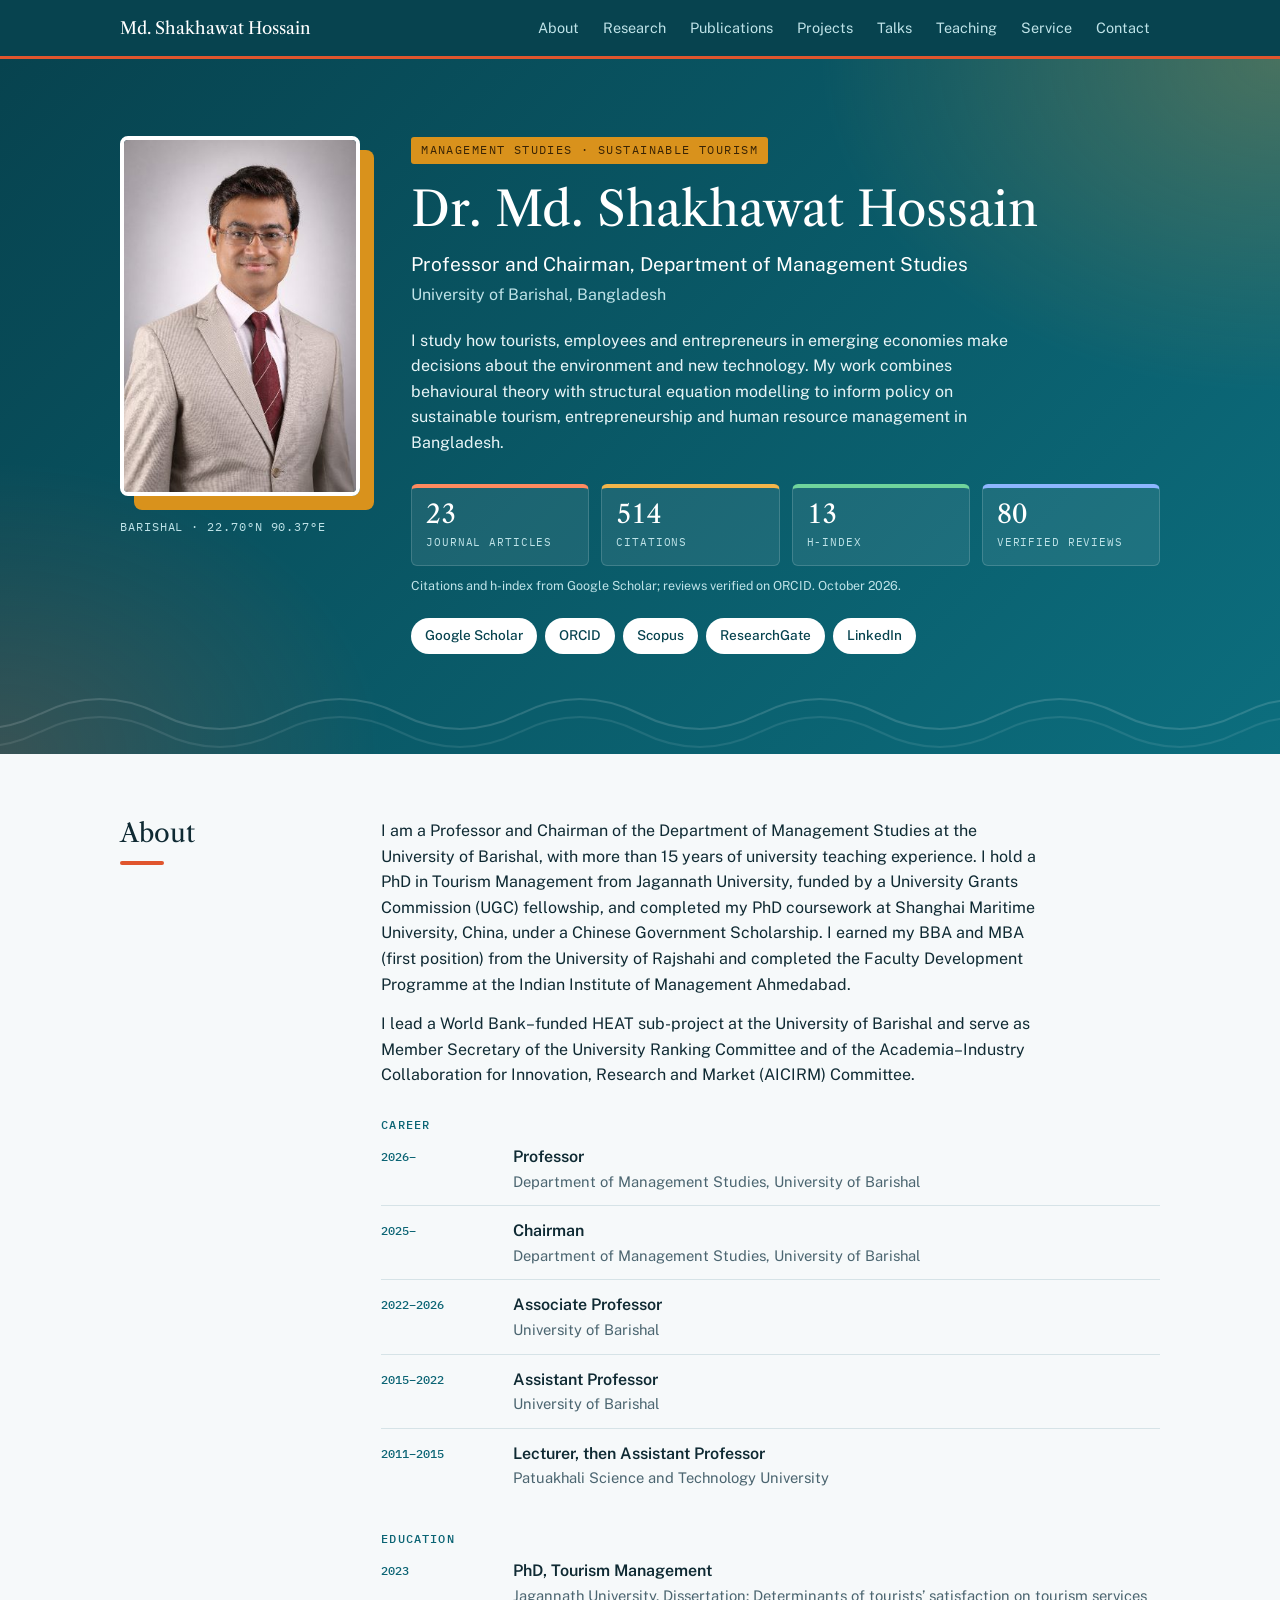
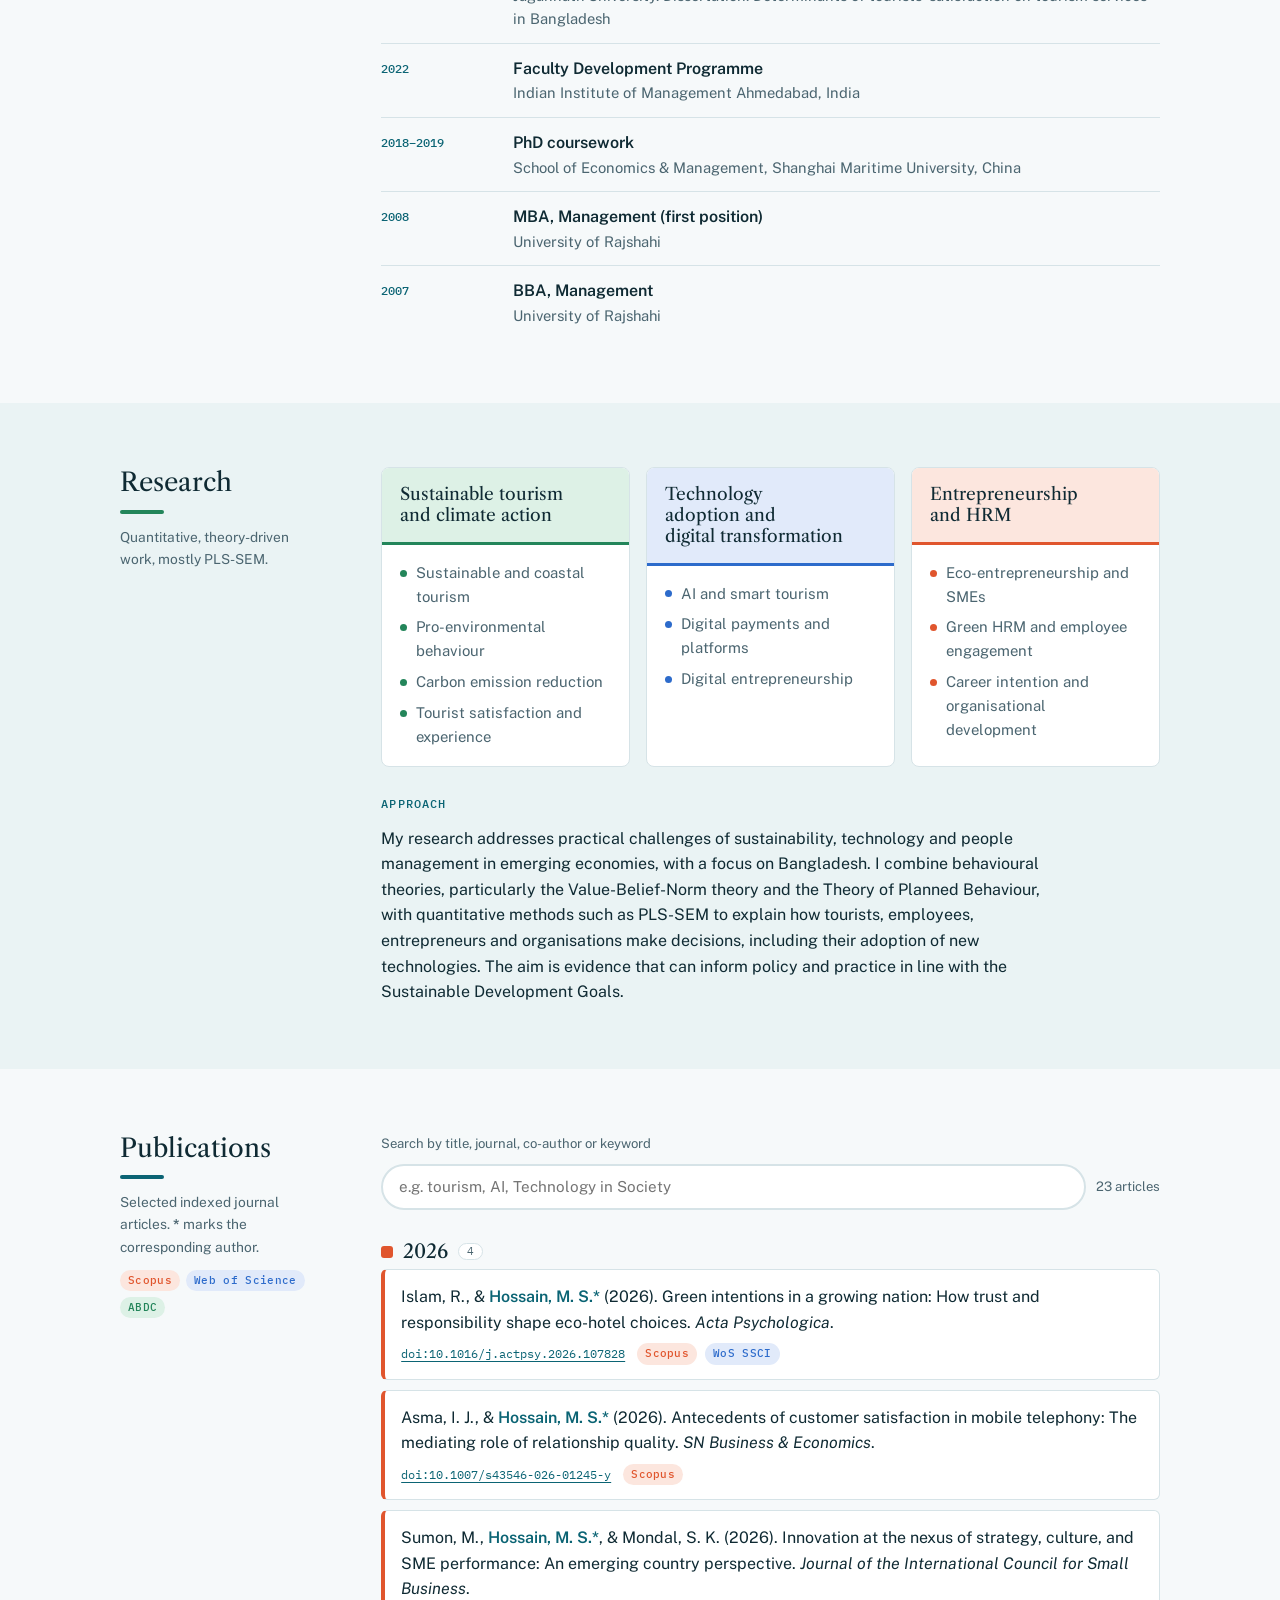
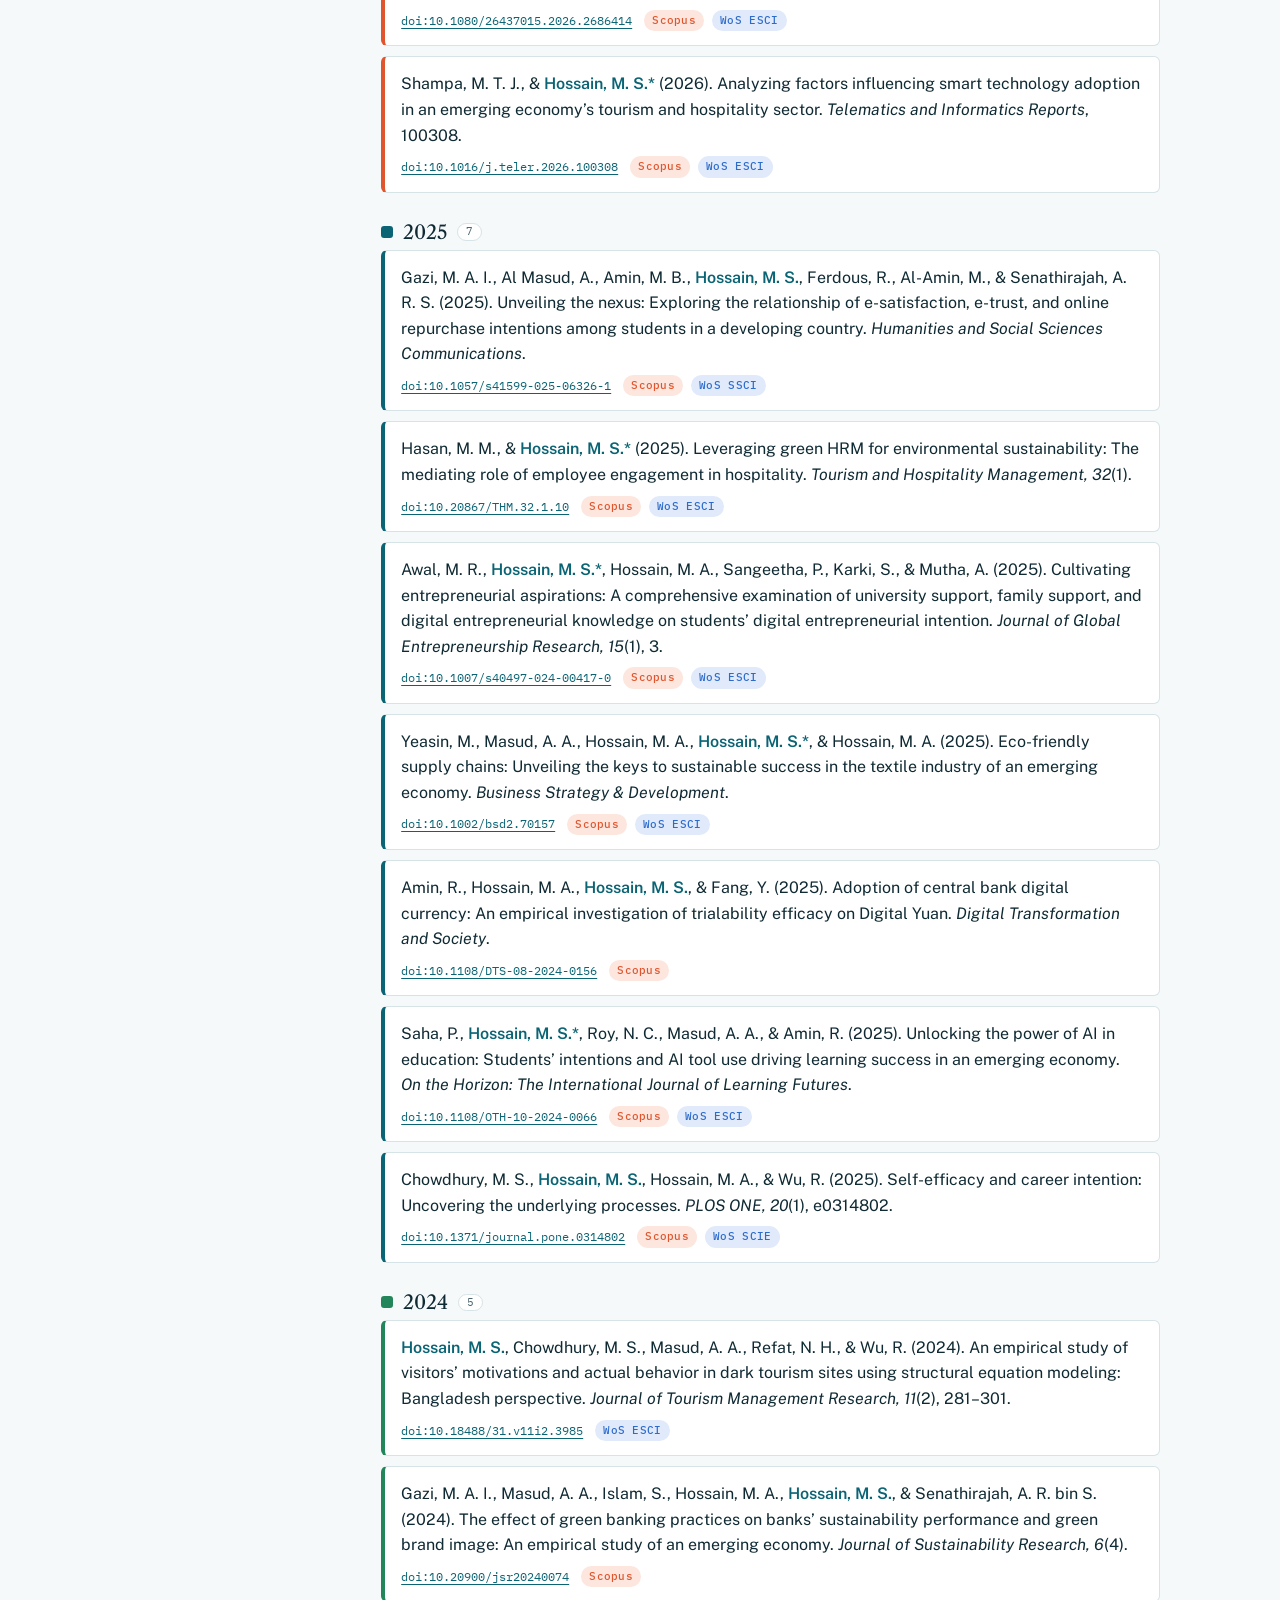
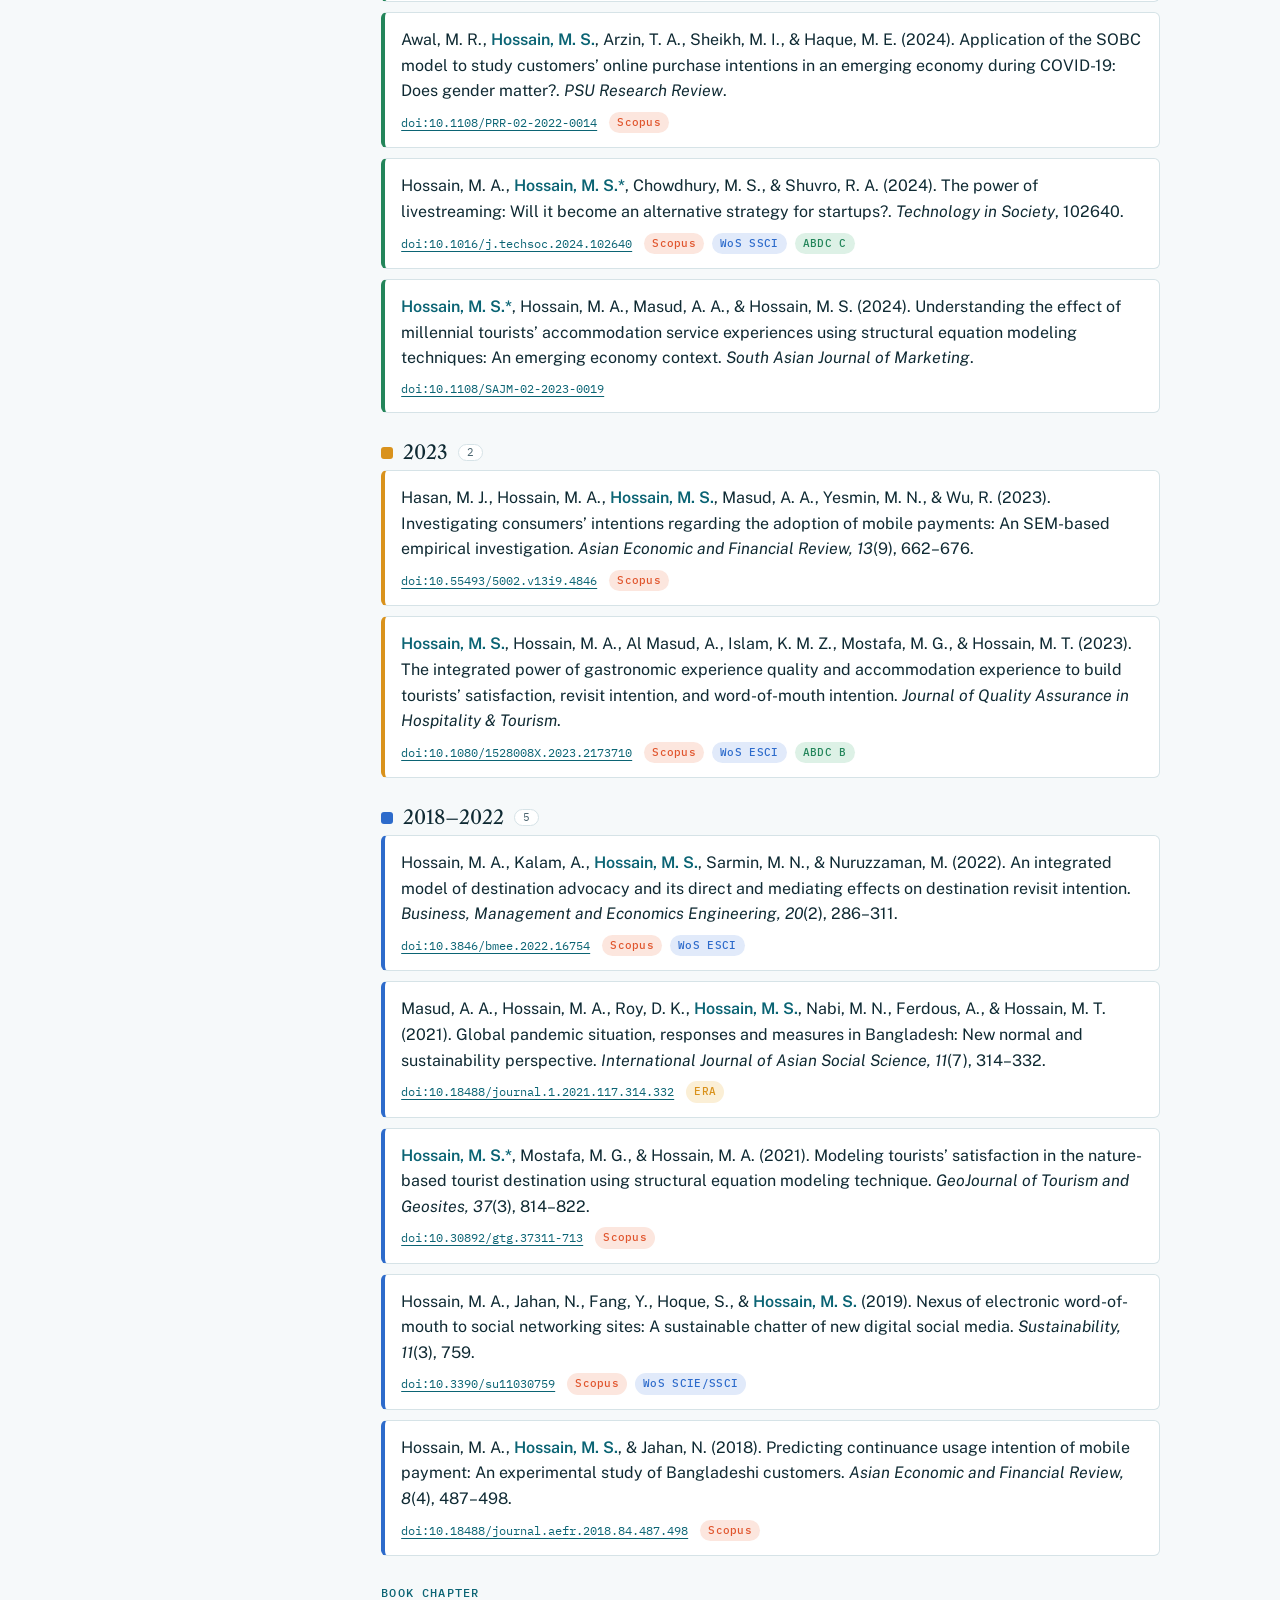
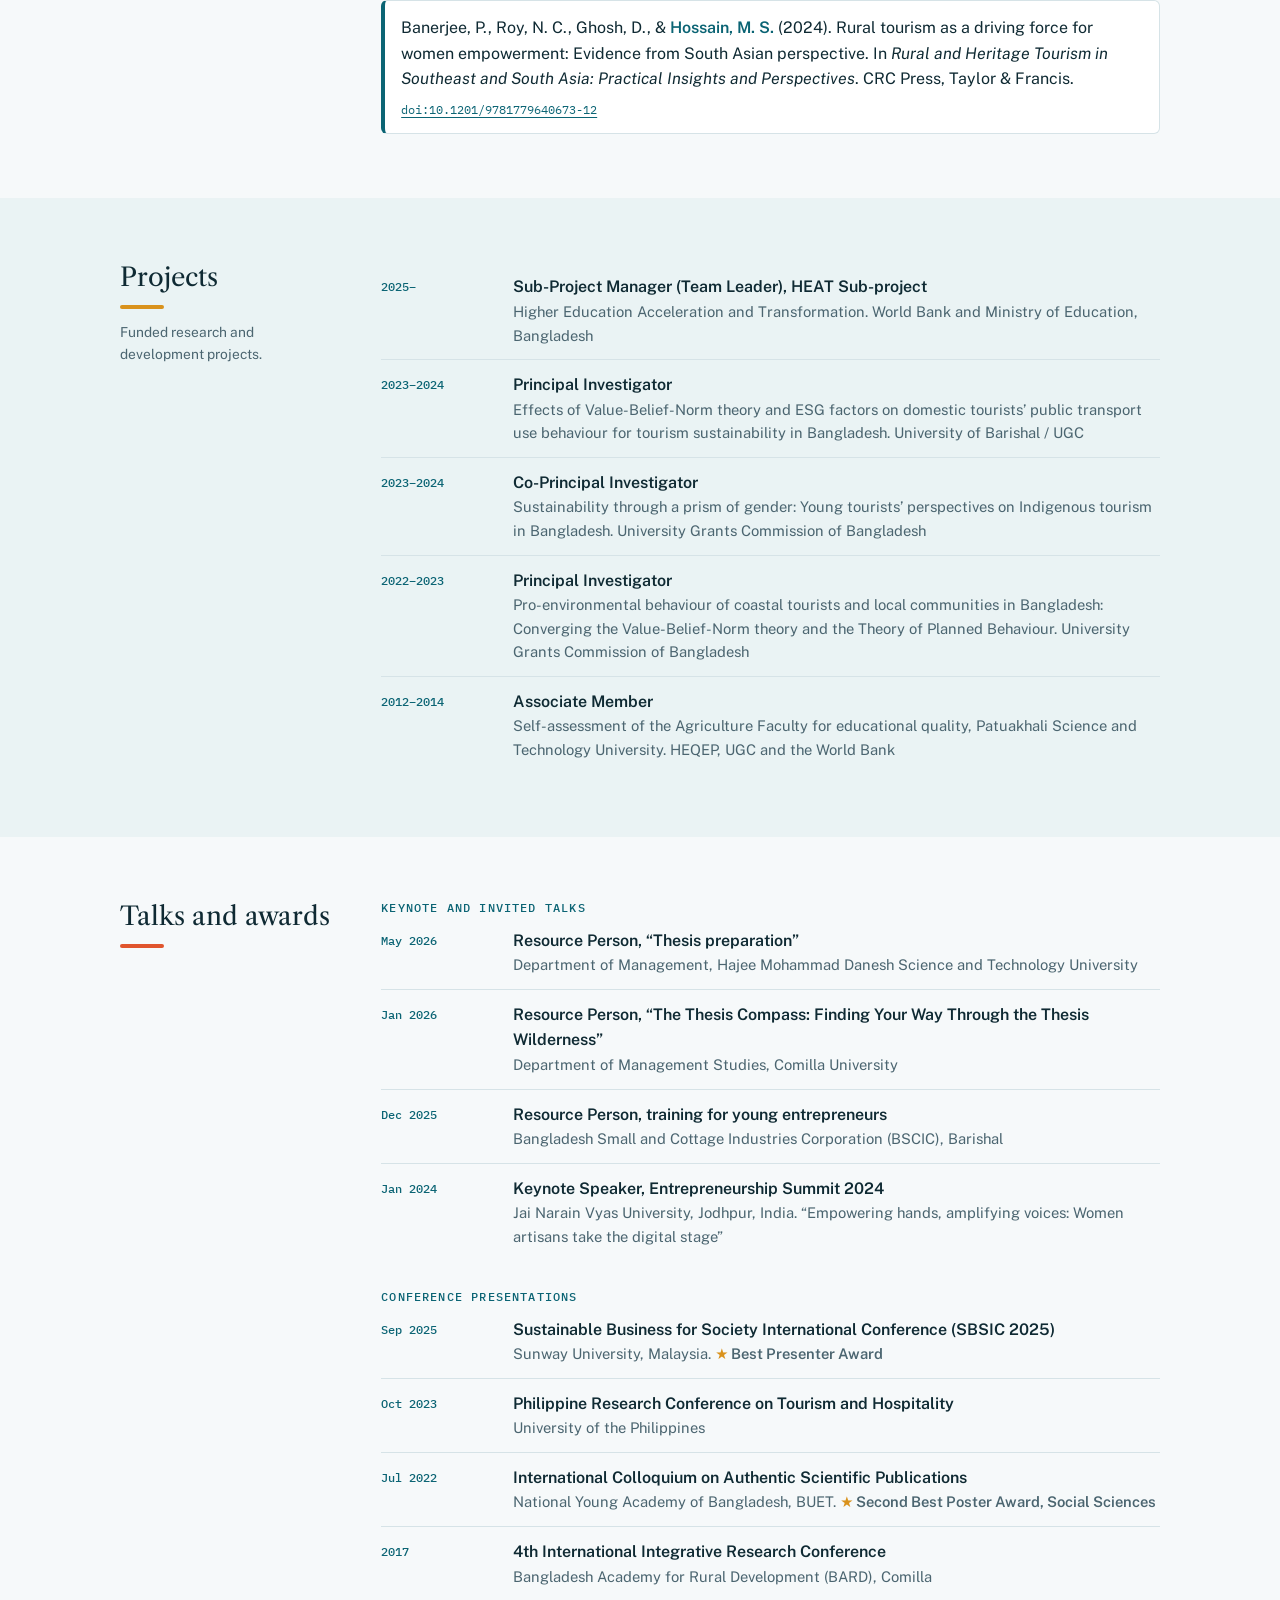
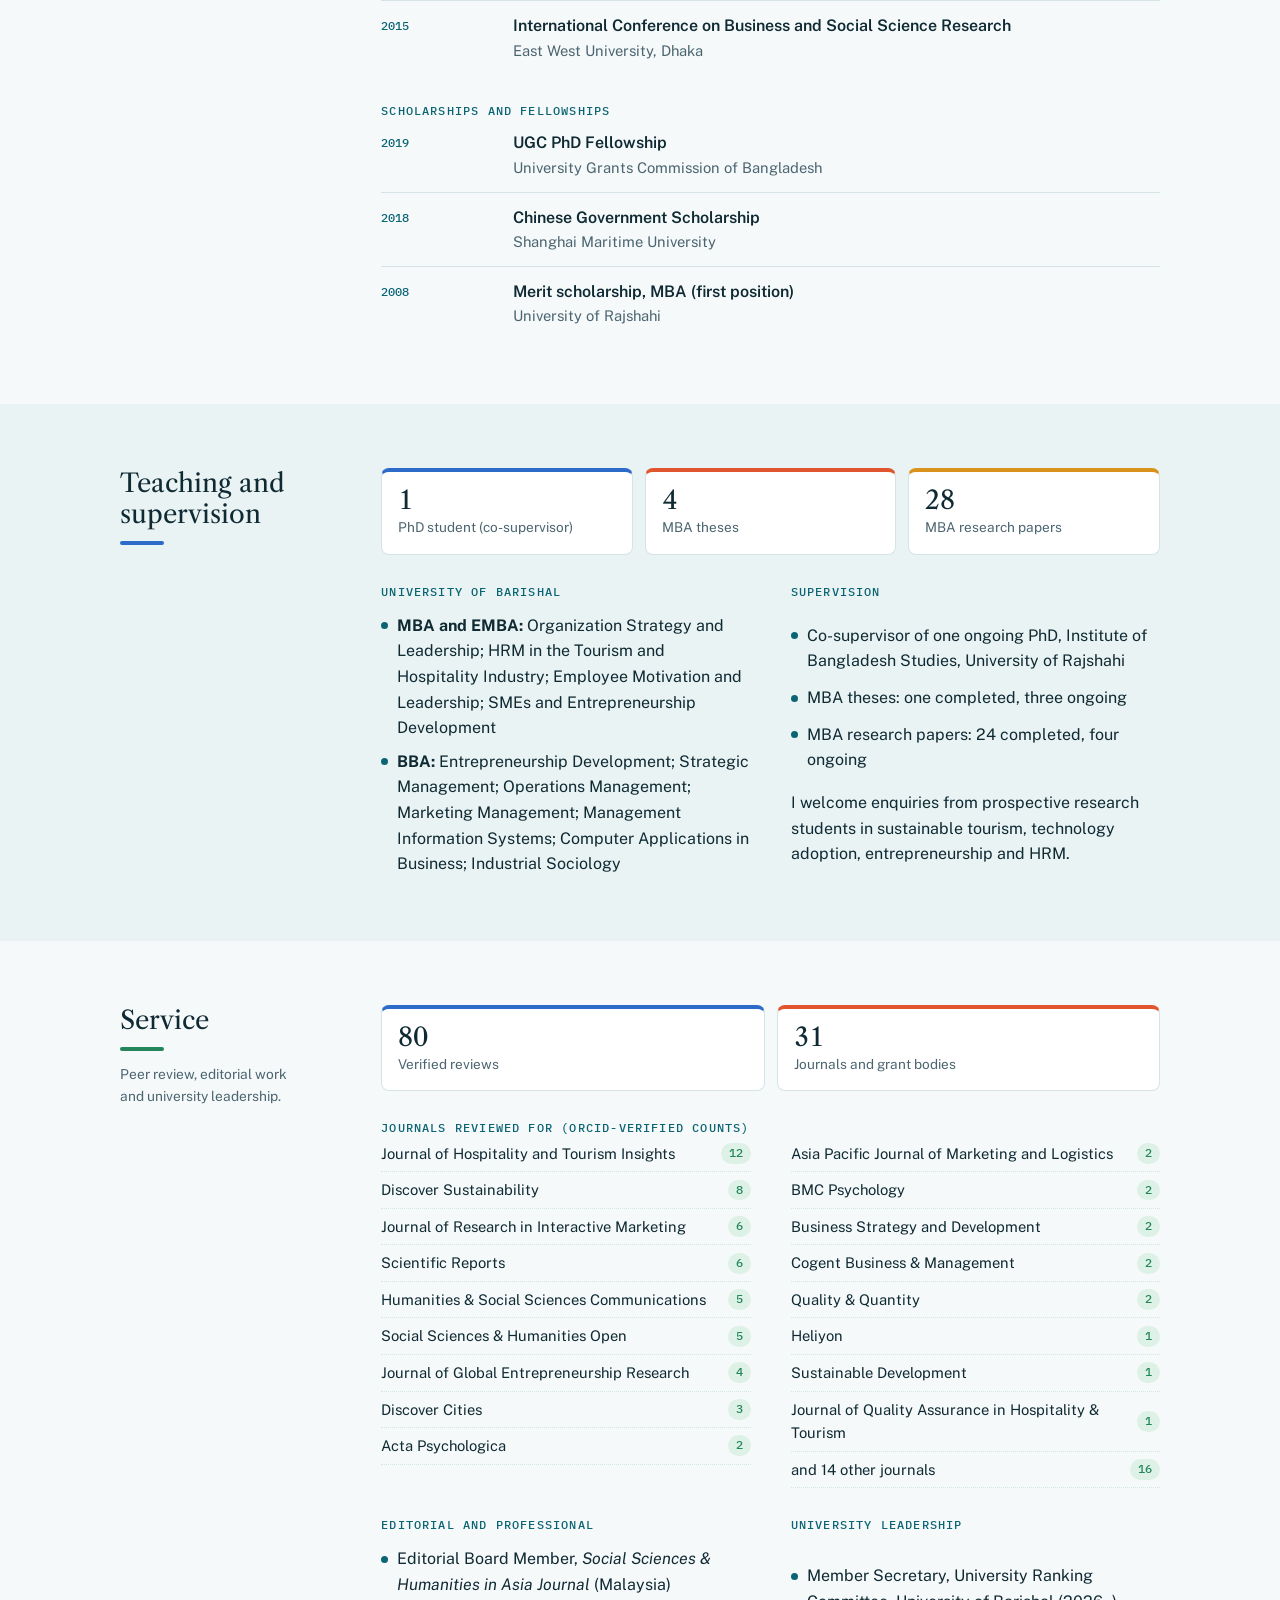
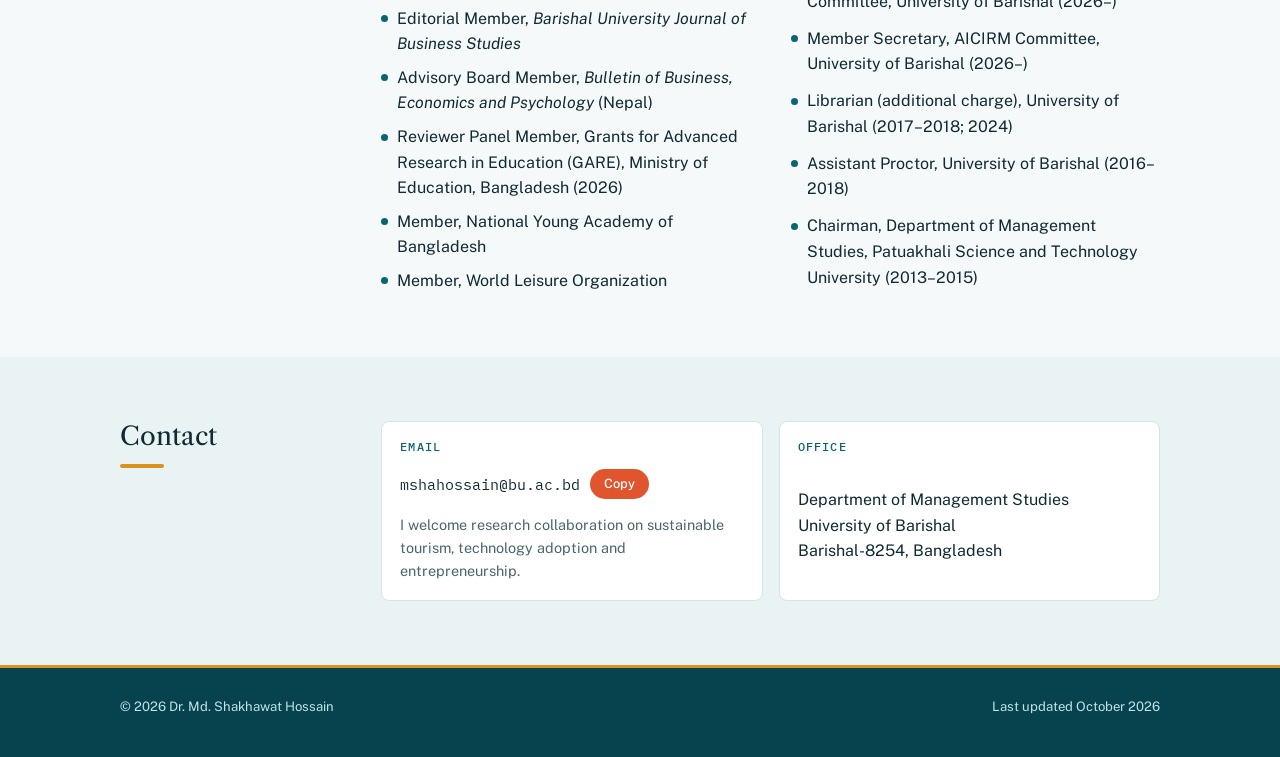
==== index.html @ dfb72973 "Add files via upload" ====
<!doctype html>
<html lang="en">
<head>
<meta charset="utf-8">
<meta name="viewport" content="width=device-width, initial-scale=1, viewport-fit=cover">
<meta name="description" content="Dr. Md. Shakhawat Hossain, Professor and Chairman, Department of Management Studies, University of Barishal, Bangladesh. Research in sustainable tourism, technology adoption, entrepreneurship and HRM.">
<style>*,*::before,*::after{box-sizing:border-box}body{margin:0}img{max-width:100%}[hidden]{display:none!important}</style>
<title>Dr. Md. Shakhawat Hossain</title>
<link rel="preconnect" href="https://fonts.googleapis.com">
<link rel="preconnect" href="https://fonts.gstatic.com" crossorigin>
<link rel="stylesheet" href="https://fonts.googleapis.com/css2?family=Libre+Caslon+Text:ital,wght@0,400;0,700;1,400&family=Public+Sans:ital,wght@0,400;0,500;0,600;1,400&family=IBM+Plex+Mono:wght@400;500&display=swap">
<style>
/* Layout: full-bleed sea-teal hero band, then label + content columns per section; alternating tinted bands; collapses to one column on phones. */
:root {
  --bg: #F6F9FA;
  --tint: #EAF3F4;
  --surface: #FFFFFF;
  --ink: #0F2A33;
  --muted: #4B6570;
  --line: #D6E3E7;
  --sea: #0B6474;        /* Bay of Bengal teal */
  --coral: #E0552D;      /* sunset over Kuakata */
  --gold: #D9921C;       /* jute gold */
  --leaf: #23855A;       /* Sundarbans mangrove */
  --sky: #2D6BCB;
  --sea-soft: #DCEFF2; --coral-soft: #FCE6DE; --gold-soft: #FBEFD6; --leaf-soft: #DDF1E6; --sky-soft: #E1EAFA;
  --hero-a: #07434F; --hero-b: #0C6E7E; --hero-ink: #FFFFFF; --hero-muted: #BFE3E8;
  --f-display: "Libre Caslon Text", "Iowan Old Style", Georgia, serif;
  --f-body: "Public Sans", "Segoe UI", system-ui, -apple-system, sans-serif;
  --f-mono: "IBM Plex Mono", ui-monospace, "SFMono-Regular", Consolas, monospace;
  --step-1: 1.2rem;
  --step-2: 1.6rem;
  --step-3: clamp(2rem, 1.3rem + 2.6vw, 3rem);
}
@media (prefers-color-scheme: dark) {
  :root:not([data-theme="light"]) {
    --bg: #0A161A; --tint: #0F2026; --surface: #13262D; --ink: #E5EFF1; --muted: #9BB2B9; --line: #223B44;
    --sea: #4DBACB; --coral: #FF7D57; --gold: #F0B550; --leaf: #5BC78D; --sky: #7FA9F3;
    --sea-soft: #133640; --coral-soft: #3A1F17; --gold-soft: #35290F; --leaf-soft: #13301F; --sky-soft: #172843;
    --hero-a: #052C34; --hero-b: #0A5361; --hero-ink: #FFFFFF; --hero-muted: #A9D6DD; color-scheme: dark;
  }
}
:root[data-theme="dark"] {
  --bg: #0A161A; --tint: #0F2026; --surface: #13262D; --ink: #E5EFF1; --muted: #9BB2B9; --line: #223B44;
  --sea: #4DBACB; --coral: #FF7D57; --gold: #F0B550; --leaf: #5BC78D; --sky: #7FA9F3;
  --sea-soft: #133640; --coral-soft: #3A1F17; --gold-soft: #35290F; --leaf-soft: #13301F; --sky-soft: #172843;
  --hero-a: #052C34; --hero-b: #0A5361; --hero-ink: #FFFFFF; --hero-muted: #A9D6DD; color-scheme: dark;
}

html { scroll-behavior: smooth; scroll-padding-top: 72px; }
@media (prefers-reduced-motion: reduce) { html { scroll-behavior: auto; } * { animation: none !important; transition: none !important; } }
body { background: var(--bg); color: var(--ink); font-family: var(--f-body); font-size: 16px; line-height: 1.6; -webkit-font-smoothing: antialiased; }
a { color: var(--sea); text-decoration-thickness: 1px; text-underline-offset: 3px; }
a:hover { color: var(--coral); }
:focus-visible { outline: 2px solid var(--coral); outline-offset: 3px; border-radius: 2px; }
h1, h2, h3 { font-family: var(--f-display); font-weight: 400; text-wrap: balance; margin: 0; line-height: 1.2; }
p { margin: 0; }
ul, ol { margin: 0; padding: 0; }
.wrap { max-width: 1120px; margin-inline: auto; padding-inline: clamp(16px, 4vw, 40px); }

/* Top bar */
.bar { position: sticky; top: env(safe-area-inset-top, 0px); z-index: 10; background: var(--hero-a); border-bottom: 3px solid var(--coral); }
.bar .wrap { display: flex; align-items: center; gap: 24px; min-height: 56px; }
.bar .mark { font-family: var(--f-display); font-size: 1.05rem; color: var(--hero-ink); text-decoration: none; white-space: nowrap; }
.bar nav { min-width: 0; overflow-x: auto; scrollbar-width: none; margin-left: auto; }
.bar nav::-webkit-scrollbar { display: none; }
.bar nav ul { list-style: none; display: flex; gap: 4px; }
.bar nav a { color: var(--hero-muted); text-decoration: none; font-size: .9rem; white-space: nowrap; padding: 6px 10px; border-radius: 999px; display: inline-block; }
.bar nav a:hover { color: var(--hero-a); background: var(--gold); }
@media (max-width: 760px) {
  .bar .wrap { flex-direction: column; align-items: stretch; gap: 4px; padding-block: 10px 8px; }
  .bar nav { margin-left: -10px; }
}

/* Hero band */
.hero {
  position: relative; overflow: hidden; color: var(--hero-ink);
  background:
    radial-gradient(60% 80% at 100% 0%, rgba(233,162,59,.28), transparent 60%),
    radial-gradient(50% 70% at 0% 100%, rgba(224,85,45,.22), transparent 60%),
    linear-gradient(135deg, var(--hero-a), var(--hero-b));
  padding-block: clamp(40px, 6vw, 80px) clamp(64px, 8vw, 100px);
}
.hero::after { /* delta waves */
  content: ""; position: absolute; left: 0; right: 0; bottom: 0; height: 70px; pointer-events: none;
  background-image: url("data:image/svg+xml,%3Csvg xmlns='http://www.w3.org/2000/svg' width='240' height='70' viewBox='0 0 240 70'%3E%3Cpath d='M0 30 C40 10 80 10 120 30 S200 50 240 30' fill='none' stroke='%23ffffff' stroke-opacity='.14' stroke-width='2'/%3E%3Cpath d='M0 48 C40 28 80 28 120 48 S200 68 240 48' fill='none' stroke='%23ffffff' stroke-opacity='.09' stroke-width='2'/%3E%3C/svg%3E");
  background-repeat: repeat-x; background-position: bottom;
}
.hero .wrap { position: relative; z-index: 1; display: grid; grid-template-columns: 240px minmax(0, 1fr); gap: clamp(24px, 4vw, 60px); align-items: start; }
.portrait { width: 240px; height: auto; max-width: 100%; aspect-ratio: 341 / 512; object-fit: cover; border-radius: 8px; display: block;
  border: 4px solid #ffffff; box-shadow: 14px 14px 0 var(--gold); }
.coords { font-family: var(--f-mono); font-size: .72rem; letter-spacing: .08em; color: var(--hero-muted); margin-top: 22px; }
.eyebrow { display: inline-block; font-family: var(--f-mono); font-size: .74rem; letter-spacing: .12em; text-transform: uppercase;
  color: #3A2405; background: var(--gold); padding: 4px 10px; border-radius: 3px; }
.hero h1 { font-size: var(--step-3); margin-top: 16px; color: var(--hero-ink); }
.role { font-size: var(--step-1); margin-top: 12px; color: var(--hero-ink); }
.role span { color: var(--hero-muted); display: block; font-size: 1rem; margin-top: 2px; }
.lede { margin-top: 20px; max-width: 62ch; color: #E8F5F7; }
.metrics { display: grid; grid-template-columns: repeat(4, minmax(0, 1fr)); gap: 12px; margin-top: 28px; }
.metric { background: rgba(255,255,255,.08); border: 1px solid rgba(255,255,255,.16); border-top: 4px solid var(--gold); border-radius: 6px; padding: 12px 14px; }
.metric:nth-child(1) { border-top-color: #FF8A5F; }
.metric:nth-child(2) { border-top-color: #F3B54A; }
.metric:nth-child(3) { border-top-color: #6FD49C; }
.metric:nth-child(4) { border-top-color: #8DB6FF; }
.metric b { display: block; font-family: var(--f-display); font-weight: 400; font-size: var(--step-2); font-variant-numeric: tabular-nums; line-height: 1.1; color: #ffffff; }
.metric small { font-family: var(--f-mono); font-size: .68rem; letter-spacing: .08em; text-transform: uppercase; color: var(--hero-muted); }
.metrics-note { font-size: .78rem; color: var(--hero-muted); margin-top: 10px; }
.profiles { display: flex; flex-wrap: wrap; gap: 8px; margin-top: 22px; list-style: none; }
.profiles a { display: inline-block; font-size: .85rem; font-weight: 500; text-decoration: none; color: var(--hero-a);
  background: #ffffff; padding: 7px 14px; border-radius: 999px; transition: background .15s, transform .15s; }
.profiles a:hover { background: var(--gold); color: #2A1A03; transform: translateY(-1px); }
@media (max-width: 760px) {
  .hero .wrap { grid-template-columns: 1fr; }
  .portrait { width: 160px; box-shadow: 10px 10px 0 var(--gold); }
  .metrics { grid-template-columns: repeat(2, minmax(0, 1fr)); }
}

/* Sections */
section { padding-block: clamp(40px, 5vw, 64px); }
section:nth-of-type(even) { background: var(--tint); }
section > .wrap { display: grid; grid-template-columns: 210px minmax(0, 1fr); gap: clamp(20px, 4vw, 56px); }
section h2 { font-size: var(--step-2); color: var(--ink); }
section h2::after { content: ""; display: block; width: 44px; height: 4px; border-radius: 2px; margin-top: 12px; background: var(--coral); }
#research h2::after { background: var(--leaf); }
#publications h2::after { background: var(--sea); }
#projects h2::after { background: var(--gold); }
#talks h2::after { background: var(--coral); }
#teaching h2::after { background: var(--sky); }
#service h2::after { background: var(--leaf); }
#contact h2::after { background: var(--gold); }
.sec-note { font-size: .86rem; color: var(--muted); margin-top: 12px; max-width: 24ch; }
.body { display: grid; gap: 30px; min-width: 0; }
.body > p, .prose p { max-width: 66ch; }
.prose { display: grid; gap: 14px; }
h3.sub { font-family: var(--f-mono); font-size: .74rem; letter-spacing: .1em; text-transform: uppercase; color: var(--sea); font-weight: 500; }
@media (max-width: 760px) { section > .wrap { grid-template-columns: 1fr; } .sec-note { max-width: none; } }

/* Research themes */
.themes { display: grid; grid-template-columns: repeat(3, minmax(0, 1fr)); gap: 16px; }
.theme { --c: var(--sea); --cs: var(--sea-soft); background: var(--surface); border: 1px solid var(--line); border-radius: 8px; overflow: hidden; display: grid; align-content: start; }
.theme:nth-child(1) { --c: var(--leaf); --cs: var(--leaf-soft); }
.theme:nth-child(2) { --c: var(--sky); --cs: var(--sky-soft); }
.theme:nth-child(3) { --c: var(--coral); --cs: var(--coral-soft); }
.theme h3 { font-size: 1.08rem; background: var(--cs); color: var(--ink); padding: 16px 18px; border-bottom: 3px solid var(--c); }
.theme ul { list-style: none; display: grid; gap: 7px; font-size: .93rem; color: var(--muted); padding: 16px 18px 18px; }
.theme li { padding-left: 16px; position: relative; }
.theme li::before { content: ""; position: absolute; left: 0; top: .6em; width: 7px; height: 7px; border-radius: 50%; background: var(--c); }
@media (max-width: 860px) { .themes { grid-template-columns: 1fr; } }

/* Timelines */
.tl { list-style: none; display: grid; }
.tl li { display: grid; grid-template-columns: 116px minmax(0, 1fr); gap: 16px; padding-block: 12px; border-bottom: 1px solid var(--line); }
.tl li:last-child { border-bottom: 0; }
.tl .when { font-family: var(--f-mono); font-size: .78rem; color: var(--sea); font-weight: 500; font-variant-numeric: tabular-nums; padding-top: 3px; }
.tl .what b { font-weight: 600; }
.tl .what span { display: block; color: var(--muted); font-size: .92rem; }
.award { display: inline-block !important; color: var(--coral); font-weight: 600; }
.award::before { content: "★ "; color: var(--gold); }
@media (max-width: 480px) { .tl li { grid-template-columns: 1fr; gap: 2px; } }

/* Publications */
.pubtools { display: flex; flex-wrap: wrap; gap: 10px; align-items: center; }
.pubtools input { flex: 1 1 260px; min-width: 0; font: inherit; font-size: .95rem; color: var(--ink);
  background: var(--surface); border: 2px solid var(--line); border-radius: 999px; padding: 9px 16px; }
.pubtools input:focus { outline: none; border-color: var(--sea); }
.pubtools .hint { font-size: .82rem; color: var(--muted); }
.yeargroup { --c: var(--sea); display: grid; gap: 6px; }
.yeargroup:nth-child(5n+1) { --c: var(--coral); }
.yeargroup:nth-child(5n+2) { --c: var(--sea); }
.yeargroup:nth-child(5n+3) { --c: var(--leaf); }
.yeargroup:nth-child(5n+4) { --c: var(--gold); }
.yeargroup:nth-child(5n+5) { --c: var(--sky); }
.year { font-family: var(--f-display); font-size: 1.2rem; display: flex; align-items: center; gap: 10px; }
.year::before { content: ""; width: 12px; height: 12px; border-radius: 3px; background: var(--c); }
.year .count { font-family: var(--f-mono); font-size: .7rem; color: var(--muted); background: var(--surface); border: 1px solid var(--line); border-radius: 999px; padding: 1px 8px; }
.pubs { list-style: none; display: grid; gap: 10px; }
.pub { background: var(--surface); border: 1px solid var(--line); border-left: 4px solid var(--c, var(--sea)); border-radius: 6px; padding: 14px 16px; display: grid; gap: 8px; }
.cite { max-width: 76ch; }
.cite b { font-weight: 600; color: var(--sea); }
.meta { display: flex; flex-wrap: wrap; gap: 6px 8px; align-items: center; }
.doi { font-family: var(--f-mono); font-size: .76rem; overflow-wrap: anywhere; margin-right: 4px; }
.chip { font-family: var(--f-mono); font-size: .68rem; font-weight: 500; letter-spacing: .03em; padding: 2px 8px; border-radius: 999px; white-space: nowrap; color: var(--sea); background: var(--sea-soft); }
.chip.scopus { color: var(--coral); background: var(--coral-soft); }
.chip.wos { color: var(--sky); background: var(--sky-soft); }
.chip.abdc { color: var(--leaf); background: var(--leaf-soft); }
.chip.era { color: var(--gold); background: var(--gold-soft); }
.legend { display: flex; flex-wrap: wrap; gap: 6px; }
.empty { color: var(--muted); font-size: .92rem; }

/* Lists and figures */
.cols { display: grid; grid-template-columns: repeat(2, minmax(0, 1fr)); gap: 24px 40px; }
@media (max-width: 760px) { .cols { grid-template-columns: 1fr; } }
.plain { list-style: none; display: grid; gap: 8px; }
.plain li { padding-left: 16px; position: relative; }
.plain li::before { content: ""; position: absolute; left: 0; top: .6em; width: 7px; height: 7px; border-radius: 50%; background: var(--sea); }
.figure { display: grid; grid-template-columns: repeat(auto-fit, minmax(150px, 1fr)); gap: 12px; }
.figure div { background: var(--surface); border: 1px solid var(--line); border-radius: 8px; padding: 14px 16px; border-top: 4px solid var(--sky); }
.figure div:nth-child(2) { border-top-color: var(--coral); }
.figure div:nth-child(3) { border-top-color: var(--gold); }
.figure div b { display: block; font-family: var(--f-display); font-weight: 400; font-size: var(--step-2); line-height: 1.1; font-variant-numeric: tabular-nums; }
.figure div small { color: var(--muted); font-size: .85rem; }

.reviews { list-style: none; columns: 2; column-gap: 40px; font-size: .92rem; }
.reviews li { break-inside: avoid; display: flex; align-items: center; justify-content: space-between; gap: 12px; padding-block: 6px; border-bottom: 1px dotted var(--line); }
.reviews li span:last-child { font-family: var(--f-mono); font-size: .74rem; font-weight: 500; color: var(--leaf); background: var(--leaf-soft); border-radius: 999px; padding: 1px 8px; font-variant-numeric: tabular-nums; }
@media (max-width: 640px) { .reviews { columns: 1; } }

/* Contact */
.contact-grid { display: grid; grid-template-columns: repeat(2, minmax(0, 1fr)); gap: 16px; }
.contact-grid > div { background: var(--surface); border: 1px solid var(--line); border-radius: 8px; padding: 18px; }
@media (max-width: 640px) { .contact-grid { grid-template-columns: 1fr; } }
.email-row { display: flex; flex-wrap: wrap; gap: 10px; align-items: center; }
.email { font-family: var(--f-mono); font-size: .95rem; user-select: all; overflow-wrap: anywhere; }
button.copy { font: inherit; font-size: .8rem; font-weight: 500; cursor: pointer; color: #ffffff; background: var(--coral); border: 0; border-radius: 999px; padding: 5px 14px; }
button.copy:hover { filter: brightness(1.08); }

footer { background: var(--hero-a); color: var(--hero-muted); padding-block: 28px 40px; font-size: .82rem; border-top: 3px solid var(--gold); }
footer .wrap { display: flex; flex-wrap: wrap; justify-content: space-between; gap: 8px 24px; }
</style>
</head>
<body>


<header class="bar">
  <div class="wrap">
    <a class="mark" href="#top">Md. Shakhawat Hossain</a>
    <nav aria-label="Sections">
      <ul>
        <li><a href="#about">About</a></li>
        <li><a href="#research">Research</a></li>
        <li><a href="#publications">Publications</a></li>
        <li><a href="#projects">Projects</a></li>
        <li><a href="#talks">Talks</a></li>
        <li><a href="#teaching">Teaching</a></li>
        <li><a href="#service">Service</a></li>
        <li><a href="#contact">Contact</a></li>
      </ul>
    </nav>
  </div>
</header>

<main id="top">
  <div class="hero">
    <div class="wrap">
      <div>
        <img class="portrait" src="[data-uri]" alt="Portrait of Dr. Md. Shakhawat Hossain" width="220" height="330">
        <p class="coords">BARISHAL · 22.70°N 90.37°E</p>
      </div>
      <div>
        <p class="eyebrow">Management Studies · Sustainable Tourism</p>
        <h1>Dr. Md. Shakhawat Hossain</h1>
        <p class="role">Professor and Chairman, Department of Management Studies<span>University of Barishal, Bangladesh</span></p>
        <p class="lede">I study how tourists, employees and entrepreneurs in emerging economies make decisions about the environment and new technology. My work combines behavioural theory with structural equation modelling to inform policy on sustainable tourism, entrepreneurship and human resource management in Bangladesh.</p>
        <div class="metrics" aria-label="Research metrics">
          <div class="metric"><b>23</b><small>Journal articles</small></div>
          <div class="metric"><b>514</b><small>Citations</small></div>
          <div class="metric"><b>13</b><small>h-index</small></div>
          <div class="metric"><b>80</b><small>Verified reviews</small></div>
        </div>
        <p class="metrics-note">Citations and h-index from Google Scholar; reviews verified on ORCID. October 2026.</p>
        <ul class="profiles">
          <li><a href="https://scholar.google.com/citations?user=TDLBQ2IAAAAJ&amp;hl=en" target="_blank" rel="noopener">Google Scholar</a></li>
          <li><a href="https://orcid.org/0000-0001-6627-4635" target="_blank" rel="noopener">ORCID</a></li>
          <li><a href="https://www.scopus.com/authid/detail.uri?authorId=56781586300" target="_blank" rel="noopener">Scopus</a></li>
          <li><a href="https://www.researchgate.net/profile/Md-Shakhawat-Hossain-7" target="_blank" rel="noopener">ResearchGate</a></li>
          <li><a href="https://www.linkedin.com/in/dr-md-shakhawat-hossain-320886191/" target="_blank" rel="noopener">LinkedIn</a></li>
        </ul>
      </div>
    </div>
  </div>

  <section id="about">
    <div class="wrap">
      <div><h2>About</h2></div>
      <div class="body">
        <div class="prose">
          <p>I am a Professor and Chairman of the Department of Management Studies at the University of Barishal, with more than 15 years of university teaching experience. I hold a PhD in Tourism Management from Jagannath University, funded by a University Grants Commission (UGC) fellowship, and completed my PhD coursework at Shanghai Maritime University, China, under a Chinese Government Scholarship. I earned my BBA and MBA (first position) from the University of Rajshahi and completed the Faculty Development Programme at the Indian Institute of Management Ahmedabad.</p>
          <p>I lead a World Bank&ndash;funded HEAT sub-project at the University of Barishal and serve as Member Secretary of the University Ranking Committee and of the Academia&ndash;Industry Collaboration for Innovation, Research and Market (AICIRM) Committee.</p>
        </div>
        <div>
          <h3 class="sub">Career</h3>
          <ul class="tl">
            <li><span class="when">2026–</span><span class="what"><b>Professor</b><span>Department of Management Studies, University of Barishal</span></span></li>
            <li><span class="when">2025–</span><span class="what"><b>Chairman</b><span>Department of Management Studies, University of Barishal</span></span></li>
            <li><span class="when">2022–2026</span><span class="what"><b>Associate Professor</b><span>University of Barishal</span></span></li>
            <li><span class="when">2015–2022</span><span class="what"><b>Assistant Professor</b><span>University of Barishal</span></span></li>
            <li><span class="when">2011–2015</span><span class="what"><b>Lecturer, then Assistant Professor</b><span>Patuakhali Science and Technology University</span></span></li>
          </ul>
        </div>
        <div>
          <h3 class="sub">Education</h3>
          <ul class="tl">
            <li><span class="when">2023</span><span class="what"><b>PhD, Tourism Management</b><span>Jagannath University. Dissertation: Determinants of tourists&rsquo; satisfaction on tourism services in Bangladesh</span></span></li>
            <li><span class="when">2022</span><span class="what"><b>Faculty Development Programme</b><span>Indian Institute of Management Ahmedabad, India</span></span></li>
            <li><span class="when">2018–2019</span><span class="what"><b>PhD coursework</b><span>School of Economics &amp; Management, Shanghai Maritime University, China</span></span></li>
            <li><span class="when">2008</span><span class="what"><b>MBA, Management (first position)</b><span>University of Rajshahi</span></span></li>
            <li><span class="when">2007</span><span class="what"><b>BBA, Management</b><span>University of Rajshahi</span></span></li>
          </ul>
        </div>
      </div>
    </div>
  </section>

  <section id="research">
    <div class="wrap">
      <div><h2>Research</h2><p class="sec-note">Quantitative, theory-driven work, mostly PLS-SEM.</p></div>
      <div class="body">
        <div class="themes">
          <div class="theme">
            <h3>Sustainable tourism and climate action</h3>
            <ul><li>Sustainable and coastal tourism</li><li>Pro-environmental behaviour</li><li>Carbon emission reduction</li><li>Tourist satisfaction and experience</li></ul>
          </div>
          <div class="theme">
            <h3>Technology adoption and digital transformation</h3>
            <ul><li>AI and smart tourism</li><li>Digital payments and platforms</li><li>Digital entrepreneurship</li></ul>
          </div>
          <div class="theme">
            <h3>Entrepreneurship and HRM</h3>
            <ul><li>Eco-entrepreneurship and SMEs</li><li>Green HRM and employee engagement</li><li>Career intention and organisational development</li></ul>
          </div>
        </div>
        <div class="prose">
          <h3 class="sub">Approach</h3>
          <p>My research addresses practical challenges of sustainability, technology and people management in emerging economies, with a focus on Bangladesh. I combine behavioural theories, particularly the Value-Belief-Norm theory and the Theory of Planned Behaviour, with quantitative methods such as PLS-SEM to explain how tourists, employees, entrepreneurs and organisations make decisions, including their adoption of new technologies. The aim is evidence that can inform policy and practice in line with the Sustainable Development Goals.</p>
        </div>
      </div>
    </div>
  </section>

  <section id="publications">
    <div class="wrap">
      <div><h2>Publications</h2><p class="sec-note">Selected indexed journal articles. <b>*</b> marks the corresponding author.</p><div class="legend" style="margin-top:12px"><span class="chip scopus">Scopus</span><span class="chip wos">Web of Science</span><span class="chip abdc">ABDC</span></div></div>
      <div class="body">
        <div class="pubtools">
          <label for="pubsearch" class="hint" style="flex-basis:100%">Search by title, journal, co-author or keyword</label>
          <input id="pubsearch" type="search" placeholder="e.g. tourism, AI, Technology in Society">
          <span class="hint" id="pubcount" aria-live="polite"></span>
        </div>
        <div id="publist" style="display:grid;gap:28px"><div class="yeargroup"><h3 class="year">2026<span class="count">4</span></h3><ol class="pubs"><li class="pub"><p class="cite">Islam, R., &amp; <b>Hossain, M. S.*</b> (2026). Green intentions in a growing nation: How trust and responsibility shape eco-hotel choices. <i>Acta Psychologica</i>.</p><p class="meta"><a class="doi" href="https://doi.org/10.1016/j.actpsy.2026.107828" target="_blank" rel="noopener">doi:10.1016/j.actpsy.2026.107828</a><span class="chip scopus">Scopus</span><span class="chip wos">WoS SSCI</span></p></li><li class="pub"><p class="cite">Asma, I. J., &amp; <b>Hossain, M. S.*</b> (2026). Antecedents of customer satisfaction in mobile telephony: The mediating role of relationship quality. <i>SN Business &amp; Economics</i>.</p><p class="meta"><a class="doi" href="https://doi.org/10.1007/s43546-026-01245-y" target="_blank" rel="noopener">doi:10.1007/s43546-026-01245-y</a><span class="chip scopus">Scopus</span></p></li><li class="pub"><p class="cite">Sumon, M., <b>Hossain, M. S.*</b>, &amp; Mondal, S. K. (2026). Innovation at the nexus of strategy, culture, and SME performance: An emerging country perspective. <i>Journal of the International Council for Small Business</i>.</p><p class="meta"><a class="doi" href="https://doi.org/10.1080/26437015.2026.2686414" target="_blank" rel="noopener">doi:10.1080/26437015.2026.2686414</a><span class="chip scopus">Scopus</span><span class="chip wos">WoS ESCI</span></p></li><li class="pub"><p class="cite">Shampa, M. T. J., &amp; <b>Hossain, M. S.*</b> (2026). Analyzing factors influencing smart technology adoption in an emerging economy&rsquo;s tourism and hospitality sector. <i>Telematics and Informatics Reports</i>, 100308<i></i>.</p><p class="meta"><a class="doi" href="https://doi.org/10.1016/j.teler.2026.100308" target="_blank" rel="noopener">doi:10.1016/j.teler.2026.100308</a><span class="chip scopus">Scopus</span><span class="chip wos">WoS ESCI</span></p></li></ol></div><div class="yeargroup"><h3 class="year">2025<span class="count">7</span></h3><ol class="pubs"><li class="pub"><p class="cite">Gazi, M. A. I., Al Masud, A., Amin, M. B., <b>Hossain, M. S.</b>, Ferdous, R., Al-Amin, M., &amp; Senathirajah, A. R. S. (2025). Unveiling the nexus: Exploring the relationship of e-satisfaction, e-trust, and online repurchase intentions among students in a developing country. <i>Humanities and Social Sciences Communications</i>.</p><p class="meta"><a class="doi" href="https://doi.org/10.1057/s41599-025-06326-1" target="_blank" rel="noopener">doi:10.1057/s41599-025-06326-1</a><span class="chip scopus">Scopus</span><span class="chip wos">WoS SSCI</span></p></li><li class="pub"><p class="cite">Hasan, M. M., &amp; <b>Hossain, M. S.*</b> (2025). Leveraging green HRM for environmental sustainability: The mediating role of employee engagement in hospitality. <i>Tourism and Hospitality Management, 32</i>(1)<i></i>.</p><p class="meta"><a class="doi" href="https://doi.org/10.20867/THM.32.1.10" target="_blank" rel="noopener">doi:10.20867/THM.32.1.10</a><span class="chip scopus">Scopus</span><span class="chip wos">WoS ESCI</span></p></li><li class="pub"><p class="cite">Awal, M. R., <b>Hossain, M. S.*</b>, Hossain, M. A., Sangeetha, P., Karki, S., &amp; Mutha, A. (2025). Cultivating entrepreneurial aspirations: A comprehensive examination of university support, family support, and digital entrepreneurial knowledge on students&rsquo; digital entrepreneurial intention. <i>Journal of Global Entrepreneurship Research, 15</i>(1), 3<i></i>.</p><p class="meta"><a class="doi" href="https://doi.org/10.1007/s40497-024-00417-0" target="_blank" rel="noopener">doi:10.1007/s40497-024-00417-0</a><span class="chip scopus">Scopus</span><span class="chip wos">WoS ESCI</span></p></li><li class="pub"><p class="cite">Yeasin, M., Masud, A. A., Hossain, M. A., <b>Hossain, M. S.*</b>, &amp; Hossain, M. A. (2025). Eco-friendly supply chains: Unveiling the keys to sustainable success in the textile industry of an emerging economy. <i>Business Strategy &amp; Development</i>.</p><p class="meta"><a class="doi" href="https://doi.org/10.1002/bsd2.70157" target="_blank" rel="noopener">doi:10.1002/bsd2.70157</a><span class="chip scopus">Scopus</span><span class="chip wos">WoS ESCI</span></p></li><li class="pub"><p class="cite">Amin, R., Hossain, M. A., <b>Hossain, M. S.</b>, &amp; Fang, Y. (2025). Adoption of central bank digital currency: An empirical investigation of trialability efficacy on Digital Yuan. <i>Digital Transformation and Society</i>.</p><p class="meta"><a class="doi" href="https://doi.org/10.1108/DTS-08-2024-0156" target="_blank" rel="noopener">doi:10.1108/DTS-08-2024-0156</a><span class="chip scopus">Scopus</span></p></li><li class="pub"><p class="cite">Saha, P., <b>Hossain, M. S.*</b>, Roy, N. C., Masud, A. A., &amp; Amin, R. (2025). Unlocking the power of AI in education: Students&rsquo; intentions and AI tool use driving learning success in an emerging economy. <i>On the Horizon: The International Journal of Learning Futures</i>.</p><p class="meta"><a class="doi" href="https://doi.org/10.1108/OTH-10-2024-0066" target="_blank" rel="noopener">doi:10.1108/OTH-10-2024-0066</a><span class="chip scopus">Scopus</span><span class="chip wos">WoS ESCI</span></p></li><li class="pub"><p class="cite">Chowdhury, M. S., <b>Hossain, M. S.</b>, Hossain, M. A., &amp; Wu, R. (2025). Self-efficacy and career intention: Uncovering the underlying processes. <i>PLOS ONE, 20</i>(1), e0314802<i></i>.</p><p class="meta"><a class="doi" href="https://doi.org/10.1371/journal.pone.0314802" target="_blank" rel="noopener">doi:10.1371/journal.pone.0314802</a><span class="chip scopus">Scopus</span><span class="chip wos">WoS SCIE</span></p></li></ol></div><div class="yeargroup"><h3 class="year">2024<span class="count">5</span></h3><ol class="pubs"><li class="pub"><p class="cite"><b>Hossain, M. S.</b>, Chowdhury, M. S., Masud, A. A., Refat, N. H., &amp; Wu, R. (2024). An empirical study of visitors&rsquo; motivations and actual behavior in dark tourism sites using structural equation modeling: Bangladesh perspective. <i>Journal of Tourism Management Research, 11</i>(2), 281&ndash;301<i></i>.</p><p class="meta"><a class="doi" href="https://doi.org/10.18488/31.v11i2.3985" target="_blank" rel="noopener">doi:10.18488/31.v11i2.3985</a><span class="chip wos">WoS ESCI</span></p></li><li class="pub"><p class="cite">Gazi, M. A. I., Masud, A. A., Islam, S., Hossain, M. A., <b>Hossain, M. S.</b>, &amp; Senathirajah, A. R. bin S. (2024). The effect of green banking practices on banks&rsquo; sustainability performance and green brand image: An empirical study of an emerging economy. <i>Journal of Sustainability Research, 6</i>(4)<i></i>.</p><p class="meta"><a class="doi" href="https://doi.org/10.20900/jsr20240074" target="_blank" rel="noopener">doi:10.20900/jsr20240074</a><span class="chip scopus">Scopus</span></p></li><li class="pub"><p class="cite">Awal, M. R., <b>Hossain, M. S.</b>, Arzin, T. A., Sheikh, M. I., &amp; Haque, M. E. (2024). Application of the SOBC model to study customers&rsquo; online purchase intentions in an emerging economy during COVID-19: Does gender matter?. <i>PSU Research Review</i>.</p><p class="meta"><a class="doi" href="https://doi.org/10.1108/PRR-02-2022-0014" target="_blank" rel="noopener">doi:10.1108/PRR-02-2022-0014</a><span class="chip scopus">Scopus</span></p></li><li class="pub"><p class="cite">Hossain, M. A., <b>Hossain, M. S.*</b>, Chowdhury, M. S., &amp; Shuvro, R. A. (2024). The power of livestreaming: Will it become an alternative strategy for startups?. <i>Technology in Society</i>, 102640<i></i>.</p><p class="meta"><a class="doi" href="https://doi.org/10.1016/j.techsoc.2024.102640" target="_blank" rel="noopener">doi:10.1016/j.techsoc.2024.102640</a><span class="chip scopus">Scopus</span><span class="chip wos">WoS SSCI</span><span class="chip abdc">ABDC C</span></p></li><li class="pub"><p class="cite"><b>Hossain, M. S.*</b>, Hossain, M. A., Masud, A. A., &amp; Hossain, M. S. (2024). Understanding the effect of millennial tourists&rsquo; accommodation service experiences using structural equation modeling techniques: An emerging economy context. <i>South Asian Journal of Marketing</i>.</p><p class="meta"><a class="doi" href="https://doi.org/10.1108/SAJM-02-2023-0019" target="_blank" rel="noopener">doi:10.1108/SAJM-02-2023-0019</a></p></li></ol></div><div class="yeargroup"><h3 class="year">2023<span class="count">2</span></h3><ol class="pubs"><li class="pub"><p class="cite">Hasan, M. J., Hossain, M. A., <b>Hossain, M. S.</b>, Masud, A. A., Yesmin, M. N., &amp; Wu, R. (2023). Investigating consumers&rsquo; intentions regarding the adoption of mobile payments: An SEM-based empirical investigation. <i>Asian Economic and Financial Review, 13</i>(9), 662&ndash;676<i></i>.</p><p class="meta"><a class="doi" href="https://doi.org/10.55493/5002.v13i9.4846" target="_blank" rel="noopener">doi:10.55493/5002.v13i9.4846</a><span class="chip scopus">Scopus</span></p></li><li class="pub"><p class="cite"><b>Hossain, M. S.</b>, Hossain, M. A., Al Masud, A., Islam, K. M. Z., Mostafa, M. G., &amp; Hossain, M. T. (2023). The integrated power of gastronomic experience quality and accommodation experience to build tourists&rsquo; satisfaction, revisit intention, and word-of-mouth intention. <i>Journal of Quality Assurance in Hospitality &amp; Tourism</i>.</p><p class="meta"><a class="doi" href="https://doi.org/10.1080/1528008X.2023.2173710" target="_blank" rel="noopener">doi:10.1080/1528008X.2023.2173710</a><span class="chip scopus">Scopus</span><span class="chip wos">WoS ESCI</span><span class="chip abdc">ABDC B</span></p></li></ol></div><div class="yeargroup"><h3 class="year">2018&ndash;2022<span class="count">5</span></h3><ol class="pubs"><li class="pub"><p class="cite">Hossain, M. A., Kalam, A., <b>Hossain, M. S.</b>, Sarmin, M. N., &amp; Nuruzzaman, M. (2022). An integrated model of destination advocacy and its direct and mediating effects on destination revisit intention. <i>Business, Management and Economics Engineering, 20</i>(2), 286&ndash;311<i></i>.</p><p class="meta"><a class="doi" href="https://doi.org/10.3846/bmee.2022.16754" target="_blank" rel="noopener">doi:10.3846/bmee.2022.16754</a><span class="chip scopus">Scopus</span><span class="chip wos">WoS ESCI</span></p></li><li class="pub"><p class="cite">Masud, A. A., Hossain, M. A., Roy, D. K., <b>Hossain, M. S.</b>, Nabi, M. N., Ferdous, A., &amp; Hossain, M. T. (2021). Global pandemic situation, responses and measures in Bangladesh: New normal and sustainability perspective. <i>International Journal of Asian Social Science, 11</i>(7), 314&ndash;332<i></i>.</p><p class="meta"><a class="doi" href="https://doi.org/10.18488/journal.1.2021.117.314.332" target="_blank" rel="noopener">doi:10.18488/journal.1.2021.117.314.332</a><span class="chip era">ERA</span></p></li><li class="pub"><p class="cite"><b>Hossain, M. S.*</b>, Mostafa, M. G., &amp; Hossain, M. A. (2021). Modeling tourists&rsquo; satisfaction in the nature-based tourist destination using structural equation modeling technique. <i>GeoJournal of Tourism and Geosites, 37</i>(3), 814&ndash;822<i></i>.</p><p class="meta"><a class="doi" href="https://doi.org/10.30892/gtg.37311-713" target="_blank" rel="noopener">doi:10.30892/gtg.37311-713</a><span class="chip scopus">Scopus</span></p></li><li class="pub"><p class="cite">Hossain, M. A., Jahan, N., Fang, Y., Hoque, S., &amp; <b>Hossain, M. S.</b> (2019). Nexus of electronic word-of-mouth to social networking sites: A sustainable chatter of new digital social media. <i>Sustainability, 11</i>(3), 759<i></i>.</p><p class="meta"><a class="doi" href="https://doi.org/10.3390/su11030759" target="_blank" rel="noopener">doi:10.3390/su11030759</a><span class="chip scopus">Scopus</span><span class="chip wos">WoS SCIE/SSCI</span></p></li><li class="pub"><p class="cite">Hossain, M. A., <b>Hossain, M. S.</b>, &amp; Jahan, N. (2018). Predicting continuance usage intention of mobile payment: An experimental study of Bangladeshi customers. <i>Asian Economic and Financial Review, 8</i>(4), 487&ndash;498<i></i>.</p><p class="meta"><a class="doi" href="https://doi.org/10.18488/journal.aefr.2018.84.487.498" target="_blank" rel="noopener">doi:10.18488/journal.aefr.2018.84.487.498</a><span class="chip scopus">Scopus</span></p></li></ol></div></div>
        <p class="empty" id="pubempty" hidden>No publications match that search.</p>
        <div>
          <h3 class="sub">Book chapter</h3>
          <ul class="pubs"><li class="pub"><p class="cite">Banerjee, P., Roy, N. C., Ghosh, D., &amp; <b>Hossain, M. S.</b> (2024). Rural tourism as a driving force for women empowerment: Evidence from South Asian perspective. In <i>Rural and Heritage Tourism in Southeast and South Asia: Practical Insights and Perspectives</i>. CRC Press, Taylor &amp; Francis.</p><p class="meta"><a class="doi" href="https://doi.org/10.1201/9781779640673-12" target="_blank" rel="noopener">doi:10.1201/9781779640673-12</a></p></li></ul>
        </div>
      </div>
    </div>
  </section>

  <section id="projects">
    <div class="wrap">
      <div><h2>Projects</h2><p class="sec-note">Funded research and development projects.</p></div>
      <div class="body">
        <ul class="tl">
          <li><span class="when">2025–</span><span class="what"><b>Sub-Project Manager (Team Leader), HEAT Sub-project</b><span>Higher Education Acceleration and Transformation. World Bank and Ministry of Education, Bangladesh</span></span></li>
          <li><span class="when">2023–2024</span><span class="what"><b>Principal Investigator</b><span>Effects of Value-Belief-Norm theory and ESG factors on domestic tourists&rsquo; public transport use behaviour for tourism sustainability in Bangladesh. University of Barishal / UGC</span></span></li>
          <li><span class="when">2023–2024</span><span class="what"><b>Co-Principal Investigator</b><span>Sustainability through a prism of gender: Young tourists&rsquo; perspectives on Indigenous tourism in Bangladesh. University Grants Commission of Bangladesh</span></span></li>
          <li><span class="when">2022–2023</span><span class="what"><b>Principal Investigator</b><span>Pro-environmental behaviour of coastal tourists and local communities in Bangladesh: Converging the Value-Belief-Norm theory and the Theory of Planned Behaviour. University Grants Commission of Bangladesh</span></span></li>
          <li><span class="when">2012–2014</span><span class="what"><b>Associate Member</b><span>Self-assessment of the Agriculture Faculty for educational quality, Patuakhali Science and Technology University. HEQEP, UGC and the World Bank</span></span></li>
        </ul>
      </div>
    </div>
  </section>

  <section id="talks">
    <div class="wrap">
      <div><h2>Talks and awards</h2></div>
      <div class="body">
        <div>
          <h3 class="sub">Keynote and invited talks</h3>
          <ul class="tl">
            <li><span class="when">May 2026</span><span class="what"><b>Resource Person, &ldquo;Thesis preparation&rdquo;</b><span>Department of Management, Hajee Mohammad Danesh Science and Technology University</span></span></li>
            <li><span class="when">Jan 2026</span><span class="what"><b>Resource Person, &ldquo;The Thesis Compass: Finding Your Way Through the Thesis Wilderness&rdquo;</b><span>Department of Management Studies, Comilla University</span></span></li>
            <li><span class="when">Dec 2025</span><span class="what"><b>Resource Person, training for young entrepreneurs</b><span>Bangladesh Small and Cottage Industries Corporation (BSCIC), Barishal</span></span></li>
            <li><span class="when">Jan 2024</span><span class="what"><b>Keynote Speaker, Entrepreneurship Summit 2024</b><span>Jai Narain Vyas University, Jodhpur, India. &ldquo;Empowering hands, amplifying voices: Women artisans take the digital stage&rdquo;</span></span></li>
          </ul>
        </div>
        <div>
          <h3 class="sub">Conference presentations</h3>
          <ul class="tl">
            <li><span class="when">Sep 2025</span><span class="what"><b>Sustainable Business for Society International Conference (SBSIC 2025)</b><span>Sunway University, Malaysia. <span class="award">Best Presenter Award</span></span></span></li>
            <li><span class="when">Oct 2023</span><span class="what"><b>Philippine Research Conference on Tourism and Hospitality</b><span>University of the Philippines</span></span></li>
            <li><span class="when">Jul 2022</span><span class="what"><b>International Colloquium on Authentic Scientific Publications</b><span>National Young Academy of Bangladesh, BUET. <span class="award">Second Best Poster Award, Social Sciences</span></span></span></li>
            <li><span class="when">2017</span><span class="what"><b>4th International Integrative Research Conference</b><span>Bangladesh Academy for Rural Development (BARD), Comilla</span></span></li>
            <li><span class="when">2015</span><span class="what"><b>International Conference on Business and Social Science Research</b><span>East West University, Dhaka</span></span></li>
          </ul>
        </div>
        <div>
          <h3 class="sub">Scholarships and fellowships</h3>
          <ul class="tl">
            <li><span class="when">2019</span><span class="what"><b>UGC PhD Fellowship</b><span>University Grants Commission of Bangladesh</span></span></li>
            <li><span class="when">2018</span><span class="what"><b>Chinese Government Scholarship</b><span>Shanghai Maritime University</span></span></li>
            <li><span class="when">2008</span><span class="what"><b>Merit scholarship, MBA (first position)</b><span>University of Rajshahi</span></span></li>
          </ul>
        </div>
      </div>
    </div>
  </section>

  <section id="teaching">
    <div class="wrap">
      <div><h2>Teaching and supervision</h2></div>
      <div class="body">
        <div class="figure">
          <div><b>1</b><small>PhD student (co-supervisor)</small></div>
          <div><b>4</b><small>MBA theses</small></div>
          <div><b>28</b><small>MBA research papers</small></div>
        </div>
        <div class="cols">
          <div class="prose">
            <h3 class="sub">University of Barishal</h3>
            <ul class="plain">
              <li><b>MBA and EMBA:</b> Organization Strategy and Leadership; HRM in the Tourism and Hospitality Industry; Employee Motivation and Leadership; SMEs and Entrepreneurship Development</li>
              <li><b>BBA:</b> Entrepreneurship Development; Strategic Management; Operations Management; Marketing Management; Management Information Systems; Computer Applications in Business; Industrial Sociology</li>
            </ul>
          </div>
          <div class="prose">
            <h3 class="sub">Supervision</h3>
            <ul class="plain">
              <li>Co-supervisor of one ongoing PhD, Institute of Bangladesh Studies, University of Rajshahi</li>
              <li>MBA theses: one completed, three ongoing</li>
              <li>MBA research papers: 24 completed, four ongoing</li>
            </ul>
            <p>I welcome enquiries from prospective research students in sustainable tourism, technology adoption, entrepreneurship and HRM.</p>
          </div>
        </div>
      </div>
    </div>
  </section>

  <section id="service">
    <div class="wrap">
      <div><h2>Service</h2><p class="sec-note">Peer review, editorial work and university leadership.</p></div>
      <div class="body">
        <div class="figure">
          <div><b>80</b><small>Verified reviews</small></div>
          <div><b>31</b><small>Journals and grant bodies</small></div>
        </div>
        <div>
          <h3 class="sub">Journals reviewed for (ORCID-verified counts)</h3>
          <ul class="reviews">
            <li><span>Journal of Hospitality and Tourism Insights</span><span>12</span></li>
            <li><span>Discover Sustainability</span><span>8</span></li>
            <li><span>Journal of Research in Interactive Marketing</span><span>6</span></li>
            <li><span>Scientific Reports</span><span>6</span></li>
            <li><span>Humanities &amp; Social Sciences Communications</span><span>5</span></li>
            <li><span>Social Sciences &amp; Humanities Open</span><span>5</span></li>
            <li><span>Journal of Global Entrepreneurship Research</span><span>4</span></li>
            <li><span>Discover Cities</span><span>3</span></li>
            <li><span>Acta Psychologica</span><span>2</span></li>
            <li><span>Asia Pacific Journal of Marketing and Logistics</span><span>2</span></li>
            <li><span>BMC Psychology</span><span>2</span></li>
            <li><span>Business Strategy and Development</span><span>2</span></li>
            <li><span>Cogent Business &amp; Management</span><span>2</span></li>
            <li><span>Quality &amp; Quantity</span><span>2</span></li>
            <li><span>Heliyon</span><span>1</span></li>
            <li><span>Sustainable Development</span><span>1</span></li>
            <li><span>Journal of Quality Assurance in Hospitality &amp; Tourism</span><span>1</span></li>
            <li><span>and 14 other journals</span><span>16</span></li>
          </ul>
        </div>
        <div class="cols">
          <div class="prose">
            <h3 class="sub">Editorial and professional</h3>
            <ul class="plain">
              <li>Editorial Board Member, <i>Social Sciences &amp; Humanities in Asia Journal</i> (Malaysia)</li>
              <li>Editorial Member, <i>Barishal University Journal of Business Studies</i></li>
              <li>Advisory Board Member, <i>Bulletin of Business, Economics and Psychology</i> (Nepal)</li>
              <li>Reviewer Panel Member, Grants for Advanced Research in Education (GARE), Ministry of Education, Bangladesh (2026)</li>
              <li>Member, National Young Academy of Bangladesh</li>
              <li>Member, World Leisure Organization</li>
            </ul>
          </div>
          <div class="prose">
            <h3 class="sub">University leadership</h3>
            <ul class="plain">
              <li>Member Secretary, University Ranking Committee, University of Barishal (2026–)</li>
              <li>Member Secretary, AICIRM Committee, University of Barishal (2026–)</li>
              <li>Librarian (additional charge), University of Barishal (2017–2018; 2024)</li>
              <li>Assistant Proctor, University of Barishal (2016–2018)</li>
              <li>Chairman, Department of Management Studies, Patuakhali Science and Technology University (2013–2015)</li>
            </ul>
          </div>
        </div>
      </div>
    </div>
  </section>

  <section id="contact">
    <div class="wrap">
      <div><h2>Contact</h2></div>
      <div class="body">
        <div class="contact-grid">
          <div class="prose">
            <h3 class="sub">Email</h3>
            <div class="email-row"><span class="email" id="email">mshahossain@bu.ac.bd</span><button class="copy" type="button" id="copybtn">Copy</button></div>
            <p style="color:var(--muted);font-size:.9rem">I welcome research collaboration on sustainable tourism, technology adoption and entrepreneurship.</p>
          </div>
          <div class="prose">
            <h3 class="sub">Office</h3>
            <p>Department of Management Studies<br>University of Barishal<br>Barishal-8254, Bangladesh</p>
          </div>
        </div>
      </div>
    </div>
  </section>
</main>

<footer>
  <div class="wrap">
    <span>© 2026 Dr. Md. Shakhawat Hossain</span>
    <span>Last updated October 2026</span>
  </div>
</footer>

<script>
(function () {
  var input = document.getElementById('pubsearch');
  var count = document.getElementById('pubcount');
  var empty = document.getElementById('pubempty');
  var groups = Array.prototype.slice.call(document.querySelectorAll('#publist .yeargroup'));
  var total = document.querySelectorAll('#publist .pub').length;
  function run() {
    var q = (input.value || '').trim().toLowerCase();
    var shown = 0;
    groups.forEach(function (g) {
      var n = 0;
      g.querySelectorAll('.pub').forEach(function (li) {
        var hit = !q || li.textContent.toLowerCase().indexOf(q) !== -1;
        li.hidden = !hit; if (hit) n++;
      });
      g.hidden = n === 0;
      var c = g.querySelector('.count'); if (c) c.textContent = n;
      shown += n;
    });
    count.textContent = q ? shown + ' of ' + total + ' shown' : total + ' articles';
    empty.hidden = shown !== 0;
  }
  input.addEventListener('input', run);
  run();

  var btn = document.getElementById('copybtn');
  btn.addEventListener('click', function () {
    var text = document.getElementById('email').textContent;
    function selectIt() {
      var r = document.createRange(); r.selectNodeContents(document.getElementById('email'));
      var s = window.getSelection(); s.removeAllRanges(); s.addRange(r);
      btn.textContent = 'Selected';
    }
    if (navigator.clipboard && navigator.clipboard.writeText) {
      navigator.clipboard.writeText(text).then(function () { btn.textContent = 'Copied'; }, selectIt);
    } else { selectIt(); }
    setTimeout(function () { btn.textContent = 'Copy'; }, 2000);
  });
})();
</script>

</body>
</html>
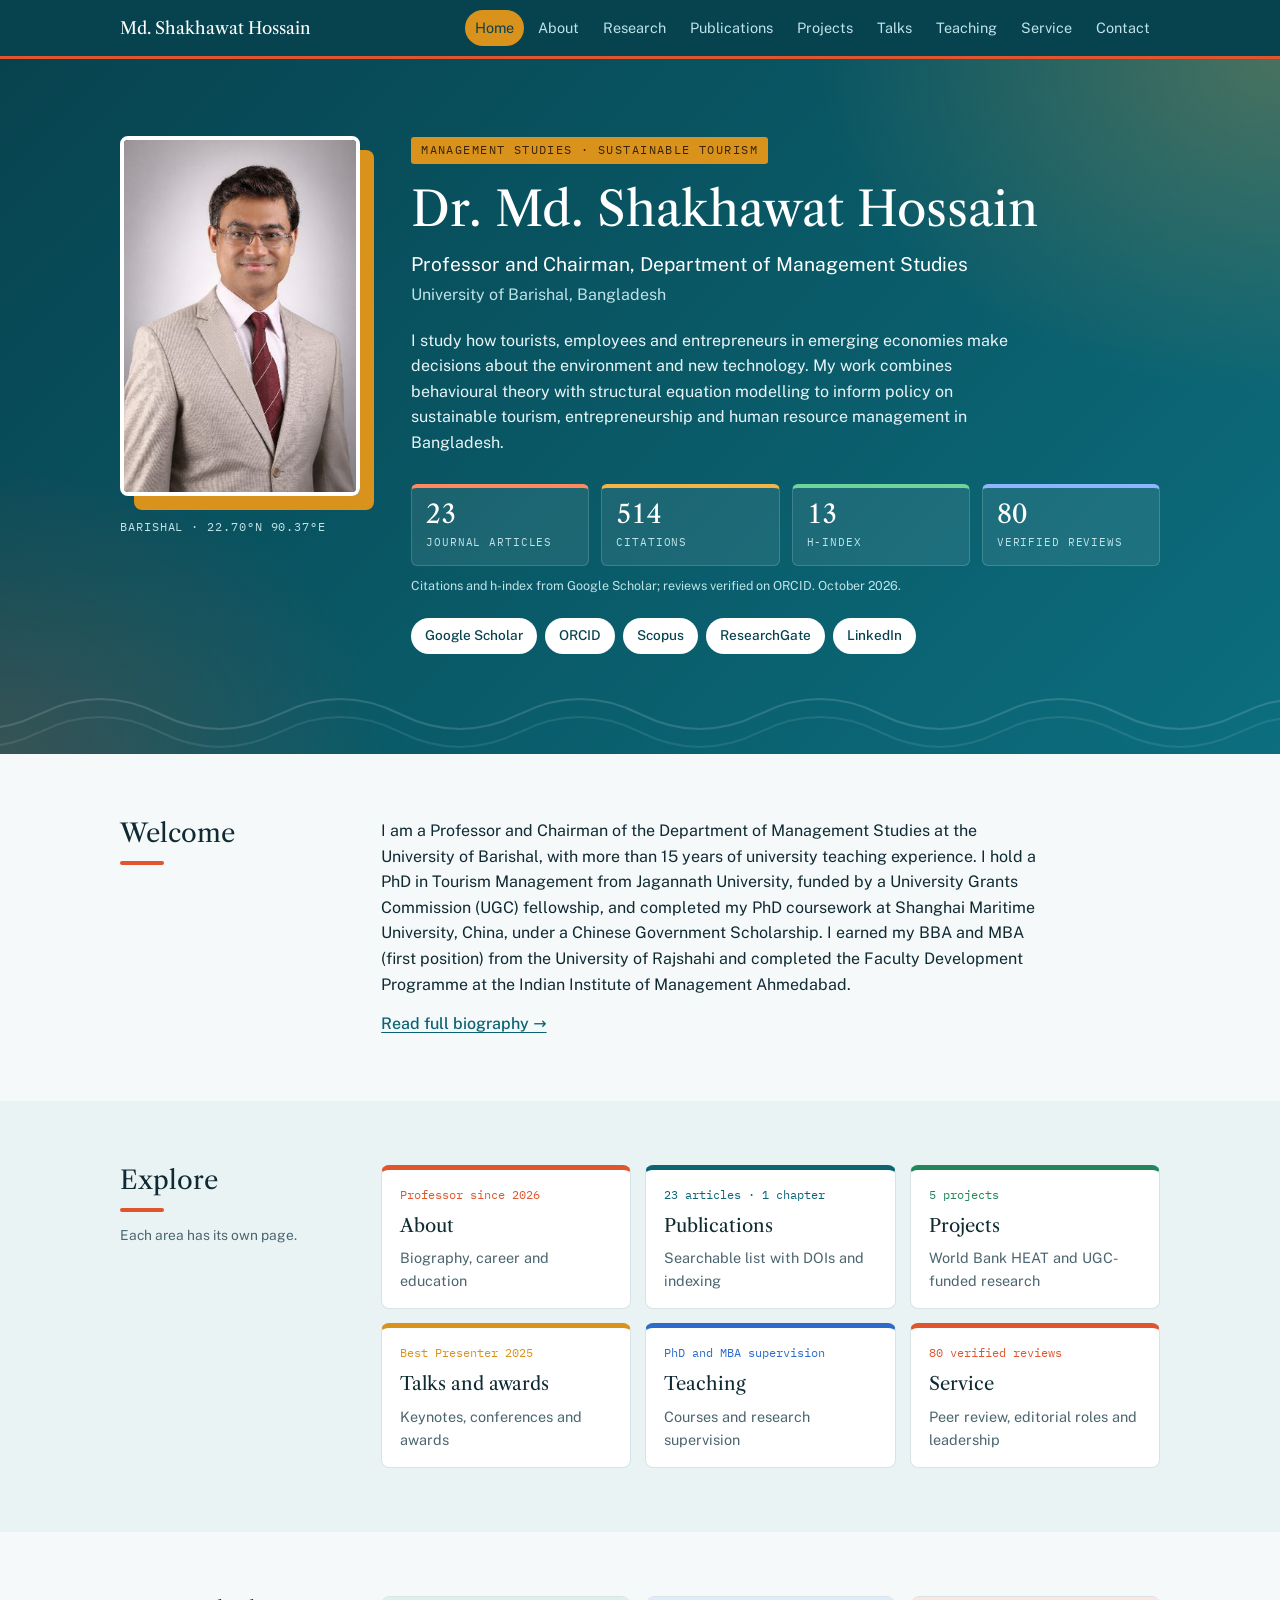
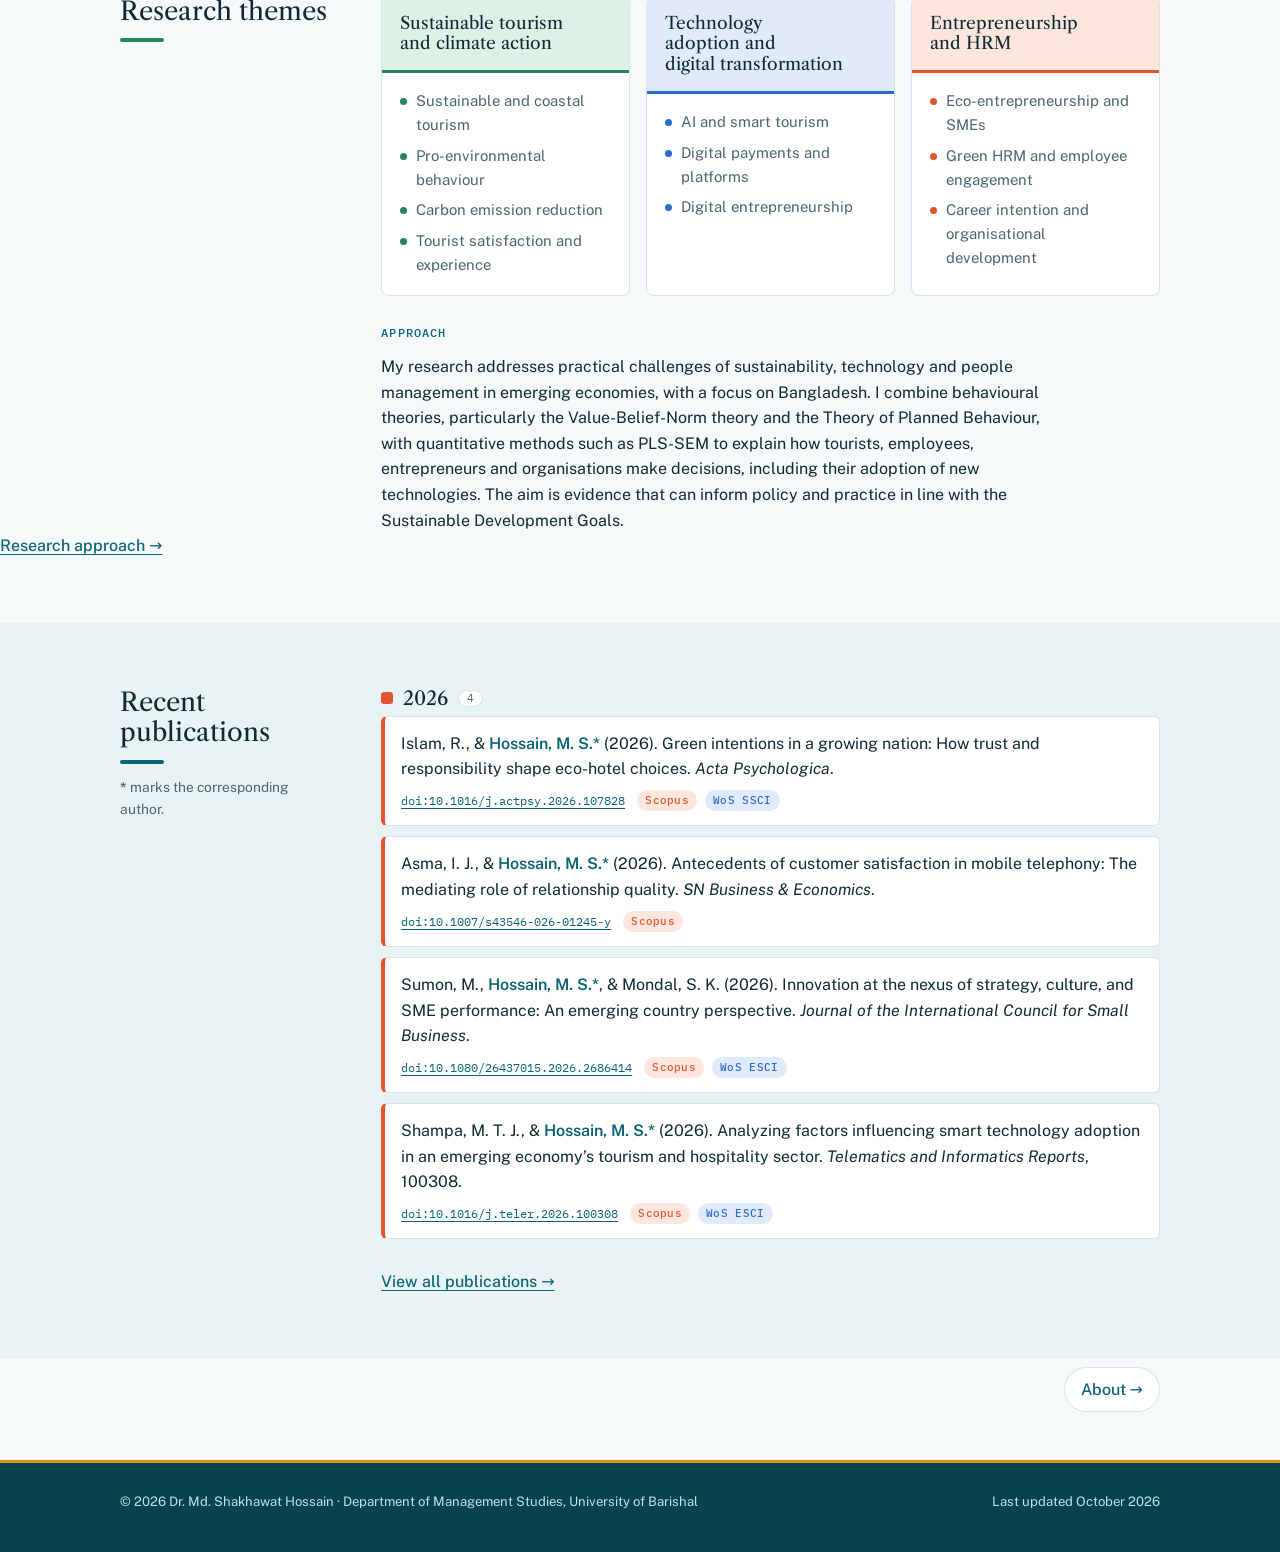
==== commit 2c2d31f3: "Add files via upload" ====
--- a/index.html
+++ b/index.html
@@ -3,247 +3,26 @@
 <head>
 <meta charset="utf-8">
 <meta name="viewport" content="width=device-width, initial-scale=1, viewport-fit=cover">
-<meta name="description" content="Dr. Md. Shakhawat Hossain, Professor and Chairman, Department of Management Studies, University of Barishal, Bangladesh. Research in sustainable tourism, technology adoption, entrepreneurship and HRM.">
 <style>*,*::before,*::after{box-sizing:border-box}body{margin:0}img{max-width:100%}[hidden]{display:none!important}</style>
 <title>Dr. Md. Shakhawat Hossain</title>
+<meta name="description" content="Dr. Md. Shakhawat Hossain, Professor and Chairman, Department of Management Studies, University of Barishal, Bangladesh. Research in sustainable tourism, technology adoption, entrepreneurship and HRM.">
 <link rel="preconnect" href="https://fonts.googleapis.com">
 <link rel="preconnect" href="https://fonts.gstatic.com" crossorigin>
 <link rel="stylesheet" href="https://fonts.googleapis.com/css2?family=Libre+Caslon+Text:ital,wght@0,400;0,700;1,400&family=Public+Sans:ital,wght@0,400;0,500;0,600;1,400&family=IBM+Plex+Mono:wght@400;500&display=swap">
-<style>
-/* Layout: full-bleed sea-teal hero band, then label + content columns per section; alternating tinted bands; collapses to one column on phones. */
-:root {
-  --bg: #F6F9FA;
-  --tint: #EAF3F4;
-  --surface: #FFFFFF;
-  --ink: #0F2A33;
-  --muted: #4B6570;
-  --line: #D6E3E7;
-  --sea: #0B6474;        /* Bay of Bengal teal */
-  --coral: #E0552D;      /* sunset over Kuakata */
-  --gold: #D9921C;       /* jute gold */
-  --leaf: #23855A;       /* Sundarbans mangrove */
-  --sky: #2D6BCB;
-  --sea-soft: #DCEFF2; --coral-soft: #FCE6DE; --gold-soft: #FBEFD6; --leaf-soft: #DDF1E6; --sky-soft: #E1EAFA;
-  --hero-a: #07434F; --hero-b: #0C6E7E; --hero-ink: #FFFFFF; --hero-muted: #BFE3E8;
-  --f-display: "Libre Caslon Text", "Iowan Old Style", Georgia, serif;
-  --f-body: "Public Sans", "Segoe UI", system-ui, -apple-system, sans-serif;
-  --f-mono: "IBM Plex Mono", ui-monospace, "SFMono-Regular", Consolas, monospace;
-  --step-1: 1.2rem;
-  --step-2: 1.6rem;
-  --step-3: clamp(2rem, 1.3rem + 2.6vw, 3rem);
-}
-@media (prefers-color-scheme: dark) {
-  :root:not([data-theme="light"]) {
-    --bg: #0A161A; --tint: #0F2026; --surface: #13262D; --ink: #E5EFF1; --muted: #9BB2B9; --line: #223B44;
-    --sea: #4DBACB; --coral: #FF7D57; --gold: #F0B550; --leaf: #5BC78D; --sky: #7FA9F3;
-    --sea-soft: #133640; --coral-soft: #3A1F17; --gold-soft: #35290F; --leaf-soft: #13301F; --sky-soft: #172843;
-    --hero-a: #052C34; --hero-b: #0A5361; --hero-ink: #FFFFFF; --hero-muted: #A9D6DD; color-scheme: dark;
-  }
-}
-:root[data-theme="dark"] {
-  --bg: #0A161A; --tint: #0F2026; --surface: #13262D; --ink: #E5EFF1; --muted: #9BB2B9; --line: #223B44;
-  --sea: #4DBACB; --coral: #FF7D57; --gold: #F0B550; --leaf: #5BC78D; --sky: #7FA9F3;
-  --sea-soft: #133640; --coral-soft: #3A1F17; --gold-soft: #35290F; --leaf-soft: #13301F; --sky-soft: #172843;
-  --hero-a: #052C34; --hero-b: #0A5361; --hero-ink: #FFFFFF; --hero-muted: #A9D6DD; color-scheme: dark;
-}
-
-html { scroll-behavior: smooth; scroll-padding-top: 72px; }
-@media (prefers-reduced-motion: reduce) { html { scroll-behavior: auto; } * { animation: none !important; transition: none !important; } }
-body { background: var(--bg); color: var(--ink); font-family: var(--f-body); font-size: 16px; line-height: 1.6; -webkit-font-smoothing: antialiased; }
-a { color: var(--sea); text-decoration-thickness: 1px; text-underline-offset: 3px; }
-a:hover { color: var(--coral); }
-:focus-visible { outline: 2px solid var(--coral); outline-offset: 3px; border-radius: 2px; }
-h1, h2, h3 { font-family: var(--f-display); font-weight: 400; text-wrap: balance; margin: 0; line-height: 1.2; }
-p { margin: 0; }
-ul, ol { margin: 0; padding: 0; }
-.wrap { max-width: 1120px; margin-inline: auto; padding-inline: clamp(16px, 4vw, 40px); }
-
-/* Top bar */
-.bar { position: sticky; top: env(safe-area-inset-top, 0px); z-index: 10; background: var(--hero-a); border-bottom: 3px solid var(--coral); }
-.bar .wrap { display: flex; align-items: center; gap: 24px; min-height: 56px; }
-.bar .mark { font-family: var(--f-display); font-size: 1.05rem; color: var(--hero-ink); text-decoration: none; white-space: nowrap; }
-.bar nav { min-width: 0; overflow-x: auto; scrollbar-width: none; margin-left: auto; }
-.bar nav::-webkit-scrollbar { display: none; }
-.bar nav ul { list-style: none; display: flex; gap: 4px; }
-.bar nav a { color: var(--hero-muted); text-decoration: none; font-size: .9rem; white-space: nowrap; padding: 6px 10px; border-radius: 999px; display: inline-block; }
-.bar nav a:hover { color: var(--hero-a); background: var(--gold); }
-@media (max-width: 760px) {
-  .bar .wrap { flex-direction: column; align-items: stretch; gap: 4px; padding-block: 10px 8px; }
-  .bar nav { margin-left: -10px; }
-}
-
-/* Hero band */
-.hero {
-  position: relative; overflow: hidden; color: var(--hero-ink);
-  background:
-    radial-gradient(60% 80% at 100% 0%, rgba(233,162,59,.28), transparent 60%),
-    radial-gradient(50% 70% at 0% 100%, rgba(224,85,45,.22), transparent 60%),
-    linear-gradient(135deg, var(--hero-a), var(--hero-b));
-  padding-block: clamp(40px, 6vw, 80px) clamp(64px, 8vw, 100px);
-}
-.hero::after { /* delta waves */
-  content: ""; position: absolute; left: 0; right: 0; bottom: 0; height: 70px; pointer-events: none;
-  background-image: url("data:image/svg+xml,%3Csvg xmlns='http://www.w3.org/2000/svg' width='240' height='70' viewBox='0 0 240 70'%3E%3Cpath d='M0 30 C40 10 80 10 120 30 S200 50 240 30' fill='none' stroke='%23ffffff' stroke-opacity='.14' stroke-width='2'/%3E%3Cpath d='M0 48 C40 28 80 28 120 48 S200 68 240 48' fill='none' stroke='%23ffffff' stroke-opacity='.09' stroke-width='2'/%3E%3C/svg%3E");
-  background-repeat: repeat-x; background-position: bottom;
-}
-.hero .wrap { position: relative; z-index: 1; display: grid; grid-template-columns: 240px minmax(0, 1fr); gap: clamp(24px, 4vw, 60px); align-items: start; }
-.portrait { width: 240px; height: auto; max-width: 100%; aspect-ratio: 341 / 512; object-fit: cover; border-radius: 8px; display: block;
-  border: 4px solid #ffffff; box-shadow: 14px 14px 0 var(--gold); }
-.coords { font-family: var(--f-mono); font-size: .72rem; letter-spacing: .08em; color: var(--hero-muted); margin-top: 22px; }
-.eyebrow { display: inline-block; font-family: var(--f-mono); font-size: .74rem; letter-spacing: .12em; text-transform: uppercase;
-  color: #3A2405; background: var(--gold); padding: 4px 10px; border-radius: 3px; }
-.hero h1 { font-size: var(--step-3); margin-top: 16px; color: var(--hero-ink); }
-.role { font-size: var(--step-1); margin-top: 12px; color: var(--hero-ink); }
-.role span { color: var(--hero-muted); display: block; font-size: 1rem; margin-top: 2px; }
-.lede { margin-top: 20px; max-width: 62ch; color: #E8F5F7; }
-.metrics { display: grid; grid-template-columns: repeat(4, minmax(0, 1fr)); gap: 12px; margin-top: 28px; }
-.metric { background: rgba(255,255,255,.08); border: 1px solid rgba(255,255,255,.16); border-top: 4px solid var(--gold); border-radius: 6px; padding: 12px 14px; }
-.metric:nth-child(1) { border-top-color: #FF8A5F; }
-.metric:nth-child(2) { border-top-color: #F3B54A; }
-.metric:nth-child(3) { border-top-color: #6FD49C; }
-.metric:nth-child(4) { border-top-color: #8DB6FF; }
-.metric b { display: block; font-family: var(--f-display); font-weight: 400; font-size: var(--step-2); font-variant-numeric: tabular-nums; line-height: 1.1; color: #ffffff; }
-.metric small { font-family: var(--f-mono); font-size: .68rem; letter-spacing: .08em; text-transform: uppercase; color: var(--hero-muted); }
-.metrics-note { font-size: .78rem; color: var(--hero-muted); margin-top: 10px; }
-.profiles { display: flex; flex-wrap: wrap; gap: 8px; margin-top: 22px; list-style: none; }
-.profiles a { display: inline-block; font-size: .85rem; font-weight: 500; text-decoration: none; color: var(--hero-a);
-  background: #ffffff; padding: 7px 14px; border-radius: 999px; transition: background .15s, transform .15s; }
-.profiles a:hover { background: var(--gold); color: #2A1A03; transform: translateY(-1px); }
-@media (max-width: 760px) {
-  .hero .wrap { grid-template-columns: 1fr; }
-  .portrait { width: 160px; box-shadow: 10px 10px 0 var(--gold); }
-  .metrics { grid-template-columns: repeat(2, minmax(0, 1fr)); }
-}
-
-/* Sections */
-section { padding-block: clamp(40px, 5vw, 64px); }
-section:nth-of-type(even) { background: var(--tint); }
-section > .wrap { display: grid; grid-template-columns: 210px minmax(0, 1fr); gap: clamp(20px, 4vw, 56px); }
-section h2 { font-size: var(--step-2); color: var(--ink); }
-section h2::after { content: ""; display: block; width: 44px; height: 4px; border-radius: 2px; margin-top: 12px; background: var(--coral); }
-#research h2::after { background: var(--leaf); }
-#publications h2::after { background: var(--sea); }
-#projects h2::after { background: var(--gold); }
-#talks h2::after { background: var(--coral); }
-#teaching h2::after { background: var(--sky); }
-#service h2::after { background: var(--leaf); }
-#contact h2::after { background: var(--gold); }
-.sec-note { font-size: .86rem; color: var(--muted); margin-top: 12px; max-width: 24ch; }
-.body { display: grid; gap: 30px; min-width: 0; }
-.body > p, .prose p { max-width: 66ch; }
-.prose { display: grid; gap: 14px; }
-h3.sub { font-family: var(--f-mono); font-size: .74rem; letter-spacing: .1em; text-transform: uppercase; color: var(--sea); font-weight: 500; }
-@media (max-width: 760px) { section > .wrap { grid-template-columns: 1fr; } .sec-note { max-width: none; } }
-
-/* Research themes */
-.themes { display: grid; grid-template-columns: repeat(3, minmax(0, 1fr)); gap: 16px; }
-.theme { --c: var(--sea); --cs: var(--sea-soft); background: var(--surface); border: 1px solid var(--line); border-radius: 8px; overflow: hidden; display: grid; align-content: start; }
-.theme:nth-child(1) { --c: var(--leaf); --cs: var(--leaf-soft); }
-.theme:nth-child(2) { --c: var(--sky); --cs: var(--sky-soft); }
-.theme:nth-child(3) { --c: var(--coral); --cs: var(--coral-soft); }
-.theme h3 { font-size: 1.08rem; background: var(--cs); color: var(--ink); padding: 16px 18px; border-bottom: 3px solid var(--c); }
-.theme ul { list-style: none; display: grid; gap: 7px; font-size: .93rem; color: var(--muted); padding: 16px 18px 18px; }
-.theme li { padding-left: 16px; position: relative; }
-.theme li::before { content: ""; position: absolute; left: 0; top: .6em; width: 7px; height: 7px; border-radius: 50%; background: var(--c); }
-@media (max-width: 860px) { .themes { grid-template-columns: 1fr; } }
-
-/* Timelines */
-.tl { list-style: none; display: grid; }
-.tl li { display: grid; grid-template-columns: 116px minmax(0, 1fr); gap: 16px; padding-block: 12px; border-bottom: 1px solid var(--line); }
-.tl li:last-child { border-bottom: 0; }
-.tl .when { font-family: var(--f-mono); font-size: .78rem; color: var(--sea); font-weight: 500; font-variant-numeric: tabular-nums; padding-top: 3px; }
-.tl .what b { font-weight: 600; }
-.tl .what span { display: block; color: var(--muted); font-size: .92rem; }
-.award { display: inline-block !important; color: var(--coral); font-weight: 600; }
-.award::before { content: "★ "; color: var(--gold); }
-@media (max-width: 480px) { .tl li { grid-template-columns: 1fr; gap: 2px; } }
-
-/* Publications */
-.pubtools { display: flex; flex-wrap: wrap; gap: 10px; align-items: center; }
-.pubtools input { flex: 1 1 260px; min-width: 0; font: inherit; font-size: .95rem; color: var(--ink);
-  background: var(--surface); border: 2px solid var(--line); border-radius: 999px; padding: 9px 16px; }
-.pubtools input:focus { outline: none; border-color: var(--sea); }
-.pubtools .hint { font-size: .82rem; color: var(--muted); }
-.yeargroup { --c: var(--sea); display: grid; gap: 6px; }
-.yeargroup:nth-child(5n+1) { --c: var(--coral); }
-.yeargroup:nth-child(5n+2) { --c: var(--sea); }
-.yeargroup:nth-child(5n+3) { --c: var(--leaf); }
-.yeargroup:nth-child(5n+4) { --c: var(--gold); }
-.yeargroup:nth-child(5n+5) { --c: var(--sky); }
-.year { font-family: var(--f-display); font-size: 1.2rem; display: flex; align-items: center; gap: 10px; }
-.year::before { content: ""; width: 12px; height: 12px; border-radius: 3px; background: var(--c); }
-.year .count { font-family: var(--f-mono); font-size: .7rem; color: var(--muted); background: var(--surface); border: 1px solid var(--line); border-radius: 999px; padding: 1px 8px; }
-.pubs { list-style: none; display: grid; gap: 10px; }
-.pub { background: var(--surface); border: 1px solid var(--line); border-left: 4px solid var(--c, var(--sea)); border-radius: 6px; padding: 14px 16px; display: grid; gap: 8px; }
-.cite { max-width: 76ch; }
-.cite b { font-weight: 600; color: var(--sea); }
-.meta { display: flex; flex-wrap: wrap; gap: 6px 8px; align-items: center; }
-.doi { font-family: var(--f-mono); font-size: .76rem; overflow-wrap: anywhere; margin-right: 4px; }
-.chip { font-family: var(--f-mono); font-size: .68rem; font-weight: 500; letter-spacing: .03em; padding: 2px 8px; border-radius: 999px; white-space: nowrap; color: var(--sea); background: var(--sea-soft); }
-.chip.scopus { color: var(--coral); background: var(--coral-soft); }
-.chip.wos { color: var(--sky); background: var(--sky-soft); }
-.chip.abdc { color: var(--leaf); background: var(--leaf-soft); }
-.chip.era { color: var(--gold); background: var(--gold-soft); }
-.legend { display: flex; flex-wrap: wrap; gap: 6px; }
-.empty { color: var(--muted); font-size: .92rem; }
-
-/* Lists and figures */
-.cols { display: grid; grid-template-columns: repeat(2, minmax(0, 1fr)); gap: 24px 40px; }
-@media (max-width: 760px) { .cols { grid-template-columns: 1fr; } }
-.plain { list-style: none; display: grid; gap: 8px; }
-.plain li { padding-left: 16px; position: relative; }
-.plain li::before { content: ""; position: absolute; left: 0; top: .6em; width: 7px; height: 7px; border-radius: 50%; background: var(--sea); }
-.figure { display: grid; grid-template-columns: repeat(auto-fit, minmax(150px, 1fr)); gap: 12px; }
-.figure div { background: var(--surface); border: 1px solid var(--line); border-radius: 8px; padding: 14px 16px; border-top: 4px solid var(--sky); }
-.figure div:nth-child(2) { border-top-color: var(--coral); }
-.figure div:nth-child(3) { border-top-color: var(--gold); }
-.figure div b { display: block; font-family: var(--f-display); font-weight: 400; font-size: var(--step-2); line-height: 1.1; font-variant-numeric: tabular-nums; }
-.figure div small { color: var(--muted); font-size: .85rem; }
-
-.reviews { list-style: none; columns: 2; column-gap: 40px; font-size: .92rem; }
-.reviews li { break-inside: avoid; display: flex; align-items: center; justify-content: space-between; gap: 12px; padding-block: 6px; border-bottom: 1px dotted var(--line); }
-.reviews li span:last-child { font-family: var(--f-mono); font-size: .74rem; font-weight: 500; color: var(--leaf); background: var(--leaf-soft); border-radius: 999px; padding: 1px 8px; font-variant-numeric: tabular-nums; }
-@media (max-width: 640px) { .reviews { columns: 1; } }
-
-/* Contact */
-.contact-grid { display: grid; grid-template-columns: repeat(2, minmax(0, 1fr)); gap: 16px; }
-.contact-grid > div { background: var(--surface); border: 1px solid var(--line); border-radius: 8px; padding: 18px; }
-@media (max-width: 640px) { .contact-grid { grid-template-columns: 1fr; } }
-.email-row { display: flex; flex-wrap: wrap; gap: 10px; align-items: center; }
-.email { font-family: var(--f-mono); font-size: .95rem; user-select: all; overflow-wrap: anywhere; }
-button.copy { font: inherit; font-size: .8rem; font-weight: 500; cursor: pointer; color: #ffffff; background: var(--coral); border: 0; border-radius: 999px; padding: 5px 14px; }
-button.copy:hover { filter: brightness(1.08); }
-
-footer { background: var(--hero-a); color: var(--hero-muted); padding-block: 28px 40px; font-size: .82rem; border-top: 3px solid var(--gold); }
-footer .wrap { display: flex; flex-wrap: wrap; justify-content: space-between; gap: 8px 24px; }
-</style>
+<link rel="stylesheet" href="style.css">
 </head>
 <body>
-
-
 <header class="bar">
   <div class="wrap">
-    <a class="mark" href="#top">Md. Shakhawat Hossain</a>
-    <nav aria-label="Sections">
-      <ul>
-        <li><a href="#about">About</a></li>
-        <li><a href="#research">Research</a></li>
-        <li><a href="#publications">Publications</a></li>
-        <li><a href="#projects">Projects</a></li>
-        <li><a href="#talks">Talks</a></li>
-        <li><a href="#teaching">Teaching</a></li>
-        <li><a href="#service">Service</a></li>
-        <li><a href="#contact">Contact</a></li>
-      </ul>
-    </nav>
+    <a class="mark" href="index.html">Md. Shakhawat Hossain</a>
+    <nav aria-label="Main"><ul><li><a href="index.html" aria-current="page">Home</a></li><li><a href="about.html">About</a></li><li><a href="research.html">Research</a></li><li><a href="publications.html">Publications</a></li><li><a href="projects.html">Projects</a></li><li><a href="talks.html">Talks</a></li><li><a href="teaching.html">Teaching</a></li><li><a href="service.html">Service</a></li><li><a href="contact.html">Contact</a></li></ul></nav>
   </div>
 </header>
-
-<main id="top">
-  <div class="hero">
+<main>
+<div class="hero">
     <div class="wrap">
       <div>
-        <img class="portrait" src="[data-uri]" alt="Portrait of Dr. Md. Shakhawat Hossain" width="220" height="330">
+        <img class="portrait" src="photo.jpg" alt="Portrait of Dr. Md. Shakhawat Hossain" width="220" height="330">
         <p class="coords">BARISHAL · 22.70°N 90.37°E</p>
       </div>
       <div>
@@ -269,43 +48,24 @@
     </div>
   </div>
 
-  <section id="about">
+  <section id="welcome">
     <div class="wrap">
-      <div><h2>About</h2></div>
+      <div><h2>Welcome</h2></div>
       <div class="body">
-        <div class="prose">
-          <p>I am a Professor and Chairman of the Department of Management Studies at the University of Barishal, with more than 15 years of university teaching experience. I hold a PhD in Tourism Management from Jagannath University, funded by a University Grants Commission (UGC) fellowship, and completed my PhD coursework at Shanghai Maritime University, China, under a Chinese Government Scholarship. I earned my BBA and MBA (first position) from the University of Rajshahi and completed the Faculty Development Programme at the Indian Institute of Management Ahmedabad.</p>
-          <p>I lead a World Bank&ndash;funded HEAT sub-project at the University of Barishal and serve as Member Secretary of the University Ranking Committee and of the Academia&ndash;Industry Collaboration for Innovation, Research and Market (AICIRM) Committee.</p>
-        </div>
-        <div>
-          <h3 class="sub">Career</h3>
-          <ul class="tl">
-            <li><span class="when">2026–</span><span class="what"><b>Professor</b><span>Department of Management Studies, University of Barishal</span></span></li>
-            <li><span class="when">2025–</span><span class="what"><b>Chairman</b><span>Department of Management Studies, University of Barishal</span></span></li>
-            <li><span class="when">2022–2026</span><span class="what"><b>Associate Professor</b><span>University of Barishal</span></span></li>
-            <li><span class="when">2015–2022</span><span class="what"><b>Assistant Professor</b><span>University of Barishal</span></span></li>
-            <li><span class="when">2011–2015</span><span class="what"><b>Lecturer, then Assistant Professor</b><span>Patuakhali Science and Technology University</span></span></li>
-          </ul>
-        </div>
-        <div>
-          <h3 class="sub">Education</h3>
-          <ul class="tl">
-            <li><span class="when">2023</span><span class="what"><b>PhD, Tourism Management</b><span>Jagannath University. Dissertation: Determinants of tourists&rsquo; satisfaction on tourism services in Bangladesh</span></span></li>
-            <li><span class="when">2022</span><span class="what"><b>Faculty Development Programme</b><span>Indian Institute of Management Ahmedabad, India</span></span></li>
-            <li><span class="when">2018–2019</span><span class="what"><b>PhD coursework</b><span>School of Economics &amp; Management, Shanghai Maritime University, China</span></span></li>
-            <li><span class="when">2008</span><span class="what"><b>MBA, Management (first position)</b><span>University of Rajshahi</span></span></li>
-            <li><span class="when">2007</span><span class="what"><b>BBA, Management</b><span>University of Rajshahi</span></span></li>
-          </ul>
-        </div>
+        <div class="prose"><p>I am a Professor and Chairman of the Department of Management Studies at the University of Barishal, with more than 15 years of university teaching experience. I hold a PhD in Tourism Management from Jagannath University, funded by a University Grants Commission (UGC) fellowship, and completed my PhD coursework at Shanghai Maritime University, China, under a Chinese Government Scholarship. I earned my BBA and MBA (first position) from the University of Rajshahi and completed the Faculty Development Programme at the Indian Institute of Management Ahmedabad.</p><p><a class="more" href="about.html">Read full biography →</a></p></div>
       </div>
     </div>
   </section>
-
+  <section id="explore">
+    <div class="wrap">
+      <div><h2>Explore</h2><p class="sec-note">Each area has its own page.</p></div>
+      <div class="body"><div class="tiles"><a class="tile" href="about.html"><em>Professor since 2026</em><b>About</b><span>Biography, career and education</span></a><a class="tile" href="publications.html"><em>23 articles · 1 chapter</em><b>Publications</b><span>Searchable list with DOIs and indexing</span></a><a class="tile" href="projects.html"><em>5 projects</em><b>Projects</b><span>World Bank HEAT and UGC-funded research</span></a><a class="tile" href="talks.html"><em>Best Presenter 2025</em><b>Talks and awards</b><span>Keynotes, conferences and awards</span></a><a class="tile" href="teaching.html"><em>PhD and MBA supervision</em><b>Teaching</b><span>Courses and research supervision</span></a><a class="tile" href="service.html"><em>80 verified reviews</em><b>Service</b><span>Peer review, editorial roles and leadership</span></a></div></div>
+    </div>
+  </section>
   <section id="research">
     <div class="wrap">
-      <div><h2>Research</h2><p class="sec-note">Quantitative, theory-driven work, mostly PLS-SEM.</p></div>
-      <div class="body">
-        <div class="themes">
+      <div><h2>Research themes</h2></div>
+      <div class="body"><div class="themes">
           <div class="theme">
             <h3>Sustainable tourism and climate action</h3>
             <ul><li>Sustainable and coastal tourism</li><li>Pro-environmental behaviour</li><li>Carbon emission reduction</li><li>Tourist satisfaction and experience</li></ul>
@@ -324,235 +84,60 @@
           <p>My research addresses practical challenges of sustainability, technology and people management in emerging economies, with a focus on Bangladesh. I combine behavioural theories, particularly the Value-Belief-Norm theory and the Theory of Planned Behaviour, with quantitative methods such as PLS-SEM to explain how tourists, employees, entrepreneurs and organisations make decisions, including their adoption of new technologies. The aim is evidence that can inform policy and practice in line with the Sustainable Development Goals.</p>
         </div>
       </div>
+    </div><p><a class="more" href="research.html">Research approach →</a></p></div>
+    </div>
+  </section>
+  <section id="publications">
+    <div class="wrap">
+      <div><h2>Recent publications</h2><p class="sec-note"><b>*</b> marks the corresponding author.</p></div>
+      <div class="body"><div class="yeargroup"><h3 class="year">2026<span class="count">4</span></h3><ol class="pubs"><li class="pub"><p class="cite">Islam, R., &amp; <b>Hossain, M. S.*</b> (2026). Green intentions in a growing nation: How trust and responsibility shape eco-hotel choices. <i>Acta Psychologica</i>.</p><p class="meta"><a class="doi" href="https://doi.org/10.1016/j.actpsy.2026.107828" target="_blank" rel="noopener">doi:10.1016/j.actpsy.2026.107828</a><span class="chip scopus">Scopus</span><span class="chip wos">WoS SSCI</span></p></li><li class="pub"><p class="cite">Asma, I. J., &amp; <b>Hossain, M. S.*</b> (2026). Antecedents of customer satisfaction in mobile telephony: The mediating role of relationship quality. <i>SN Business &amp; Economics</i>.</p><p class="meta"><a class="doi" href="https://doi.org/10.1007/s43546-026-01245-y" target="_blank" rel="noopener">doi:10.1007/s43546-026-01245-y</a><span class="chip scopus">Scopus</span></p></li><li class="pub"><p class="cite">Sumon, M., <b>Hossain, M. S.*</b>, &amp; Mondal, S. K. (2026). Innovation at the nexus of strategy, culture, and SME performance: An emerging country perspective. <i>Journal of the International Council for Small Business</i>.</p><p class="meta"><a class="doi" href="https://doi.org/10.1080/26437015.2026.2686414" target="_blank" rel="noopener">doi:10.1080/26437015.2026.2686414</a><span class="chip scopus">Scopus</span><span class="chip wos">WoS ESCI</span></p></li><li class="pub"><p class="cite">Shampa, M. T. J., &amp; <b>Hossain, M. S.*</b> (2026). Analyzing factors influencing smart technology adoption in an emerging economy&rsquo;s tourism and hospitality sector. <i>Telematics and Informatics Reports</i>, 100308<i></i>.</p><p class="meta"><a class="doi" href="https://doi.org/10.1016/j.teler.2026.100308" target="_blank" rel="noopener">doi:10.1016/j.teler.2026.100308</a><span class="chip scopus">Scopus</span><span class="chip wos">WoS ESCI</span></p></li></ol></div><p><a class="more" href="publications.html">View all publications →</a></p></div>
     </div>
   </section>
 
-  <section id="publications">
-    <div class="wrap">
-      <div><h2>Publications</h2><p class="sec-note">Selected indexed journal articles. <b>*</b> marks the corresponding author.</p><div class="legend" style="margin-top:12px"><span class="chip scopus">Scopus</span><span class="chip wos">Web of Science</span><span class="chip abdc">ABDC</span></div></div>
-      <div class="body">
-        <div class="pubtools">
-          <label for="pubsearch" class="hint" style="flex-basis:100%">Search by title, journal, co-author or keyword</label>
-          <input id="pubsearch" type="search" placeholder="e.g. tourism, AI, Technology in Society">
-          <span class="hint" id="pubcount" aria-live="polite"></span>
-        </div>
-        <div id="publist" style="display:grid;gap:28px"><div class="yeargroup"><h3 class="year">2026<span class="count">4</span></h3><ol class="pubs"><li class="pub"><p class="cite">Islam, R., &amp; <b>Hossain, M. S.*</b> (2026). Green intentions in a growing nation: How trust and responsibility shape eco-hotel choices. <i>Acta Psychologica</i>.</p><p class="meta"><a class="doi" href="https://doi.org/10.1016/j.actpsy.2026.107828" target="_blank" rel="noopener">doi:10.1016/j.actpsy.2026.107828</a><span class="chip scopus">Scopus</span><span class="chip wos">WoS SSCI</span></p></li><li class="pub"><p class="cite">Asma, I. J., &amp; <b>Hossain, M. S.*</b> (2026). Antecedents of customer satisfaction in mobile telephony: The mediating role of relationship quality. <i>SN Business &amp; Economics</i>.</p><p class="meta"><a class="doi" href="https://doi.org/10.1007/s43546-026-01245-y" target="_blank" rel="noopener">doi:10.1007/s43546-026-01245-y</a><span class="chip scopus">Scopus</span></p></li><li class="pub"><p class="cite">Sumon, M., <b>Hossain, M. S.*</b>, &amp; Mondal, S. K. (2026). Innovation at the nexus of strategy, culture, and SME performance: An emerging country perspective. <i>Journal of the International Council for Small Business</i>.</p><p class="meta"><a class="doi" href="https://doi.org/10.1080/26437015.2026.2686414" target="_blank" rel="noopener">doi:10.1080/26437015.2026.2686414</a><span class="chip scopus">Scopus</span><span class="chip wos">WoS ESCI</span></p></li><li class="pub"><p class="cite">Shampa, M. T. J., &amp; <b>Hossain, M. S.*</b> (2026). Analyzing factors influencing smart technology adoption in an emerging economy&rsquo;s tourism and hospitality sector. <i>Telematics and Informatics Reports</i>, 100308<i></i>.</p><p class="meta"><a class="doi" href="https://doi.org/10.1016/j.teler.2026.100308" target="_blank" rel="noopener">doi:10.1016/j.teler.2026.100308</a><span class="chip scopus">Scopus</span><span class="chip wos">WoS ESCI</span></p></li></ol></div><div class="yeargroup"><h3 class="year">2025<span class="count">7</span></h3><ol class="pubs"><li class="pub"><p class="cite">Gazi, M. A. I., Al Masud, A., Amin, M. B., <b>Hossain, M. S.</b>, Ferdous, R., Al-Amin, M., &amp; Senathirajah, A. R. S. (2025). Unveiling the nexus: Exploring the relationship of e-satisfaction, e-trust, and online repurchase intentions among students in a developing country. <i>Humanities and Social Sciences Communications</i>.</p><p class="meta"><a class="doi" href="https://doi.org/10.1057/s41599-025-06326-1" target="_blank" rel="noopener">doi:10.1057/s41599-025-06326-1</a><span class="chip scopus">Scopus</span><span class="chip wos">WoS SSCI</span></p></li><li class="pub"><p class="cite">Hasan, M. M., &amp; <b>Hossain, M. S.*</b> (2025). Leveraging green HRM for environmental sustainability: The mediating role of employee engagement in hospitality. <i>Tourism and Hospitality Management, 32</i>(1)<i></i>.</p><p class="meta"><a class="doi" href="https://doi.org/10.20867/THM.32.1.10" target="_blank" rel="noopener">doi:10.20867/THM.32.1.10</a><span class="chip scopus">Scopus</span><span class="chip wos">WoS ESCI</span></p></li><li class="pub"><p class="cite">Awal, M. R., <b>Hossain, M. S.*</b>, Hossain, M. A., Sangeetha, P., Karki, S., &amp; Mutha, A. (2025). Cultivating entrepreneurial aspirations: A comprehensive examination of university support, family support, and digital entrepreneurial knowledge on students&rsquo; digital entrepreneurial intention. <i>Journal of Global Entrepreneurship Research, 15</i>(1), 3<i></i>.</p><p class="meta"><a class="doi" href="https://doi.org/10.1007/s40497-024-00417-0" target="_blank" rel="noopener">doi:10.1007/s40497-024-00417-0</a><span class="chip scopus">Scopus</span><span class="chip wos">WoS ESCI</span></p></li><li class="pub"><p class="cite">Yeasin, M., Masud, A. A., Hossain, M. A., <b>Hossain, M. S.*</b>, &amp; Hossain, M. A. (2025). Eco-friendly supply chains: Unveiling the keys to sustainable success in the textile industry of an emerging economy. <i>Business Strategy &amp; Development</i>.</p><p class="meta"><a class="doi" href="https://doi.org/10.1002/bsd2.70157" target="_blank" rel="noopener">doi:10.1002/bsd2.70157</a><span class="chip scopus">Scopus</span><span class="chip wos">WoS ESCI</span></p></li><li class="pub"><p class="cite">Amin, R., Hossain, M. A., <b>Hossain, M. S.</b>, &amp; Fang, Y. (2025). Adoption of central bank digital currency: An empirical investigation of trialability efficacy on Digital Yuan. <i>Digital Transformation and Society</i>.</p><p class="meta"><a class="doi" href="https://doi.org/10.1108/DTS-08-2024-0156" target="_blank" rel="noopener">doi:10.1108/DTS-08-2024-0156</a><span class="chip scopus">Scopus</span></p></li><li class="pub"><p class="cite">Saha, P., <b>Hossain, M. S.*</b>, Roy, N. C., Masud, A. A., &amp; Amin, R. (2025). Unlocking the power of AI in education: Students&rsquo; intentions and AI tool use driving learning success in an emerging economy. <i>On the Horizon: The International Journal of Learning Futures</i>.</p><p class="meta"><a class="doi" href="https://doi.org/10.1108/OTH-10-2024-0066" target="_blank" rel="noopener">doi:10.1108/OTH-10-2024-0066</a><span class="chip scopus">Scopus</span><span class="chip wos">WoS ESCI</span></p></li><li class="pub"><p class="cite">Chowdhury, M. S., <b>Hossain, M. S.</b>, Hossain, M. A., &amp; Wu, R. (2025). Self-efficacy and career intention: Uncovering the underlying processes. <i>PLOS ONE, 20</i>(1), e0314802<i></i>.</p><p class="meta"><a class="doi" href="https://doi.org/10.1371/journal.pone.0314802" target="_blank" rel="noopener">doi:10.1371/journal.pone.0314802</a><span class="chip scopus">Scopus</span><span class="chip wos">WoS SCIE</span></p></li></ol></div><div class="yeargroup"><h3 class="year">2024<span class="count">5</span></h3><ol class="pubs"><li class="pub"><p class="cite"><b>Hossain, M. S.</b>, Chowdhury, M. S., Masud, A. A., Refat, N. H., &amp; Wu, R. (2024). An empirical study of visitors&rsquo; motivations and actual behavior in dark tourism sites using structural equation modeling: Bangladesh perspective. <i>Journal of Tourism Management Research, 11</i>(2), 281&ndash;301<i></i>.</p><p class="meta"><a class="doi" href="https://doi.org/10.18488/31.v11i2.3985" target="_blank" rel="noopener">doi:10.18488/31.v11i2.3985</a><span class="chip wos">WoS ESCI</span></p></li><li class="pub"><p class="cite">Gazi, M. A. I., Masud, A. A., Islam, S., Hossain, M. A., <b>Hossain, M. S.</b>, &amp; Senathirajah, A. R. bin S. (2024). The effect of green banking practices on banks&rsquo; sustainability performance and green brand image: An empirical study of an emerging economy. <i>Journal of Sustainability Research, 6</i>(4)<i></i>.</p><p class="meta"><a class="doi" href="https://doi.org/10.20900/jsr20240074" target="_blank" rel="noopener">doi:10.20900/jsr20240074</a><span class="chip scopus">Scopus</span></p></li><li class="pub"><p class="cite">Awal, M. R., <b>Hossain, M. S.</b>, Arzin, T. A., Sheikh, M. I., &amp; Haque, M. E. (2024). Application of the SOBC model to study customers&rsquo; online purchase intentions in an emerging economy during COVID-19: Does gender matter?. <i>PSU Research Review</i>.</p><p class="meta"><a class="doi" href="https://doi.org/10.1108/PRR-02-2022-0014" target="_blank" rel="noopener">doi:10.1108/PRR-02-2022-0014</a><span class="chip scopus">Scopus</span></p></li><li class="pub"><p class="cite">Hossain, M. A., <b>Hossain, M. S.*</b>, Chowdhury, M. S., &amp; Shuvro, R. A. (2024). The power of livestreaming: Will it become an alternative strategy for startups?. <i>Technology in Society</i>, 102640<i></i>.</p><p class="meta"><a class="doi" href="https://doi.org/10.1016/j.techsoc.2024.102640" target="_blank" rel="noopener">doi:10.1016/j.techsoc.2024.102640</a><span class="chip scopus">Scopus</span><span class="chip wos">WoS SSCI</span><span class="chip abdc">ABDC C</span></p></li><li class="pub"><p class="cite"><b>Hossain, M. S.*</b>, Hossain, M. A., Masud, A. A., &amp; Hossain, M. S. (2024). Understanding the effect of millennial tourists&rsquo; accommodation service experiences using structural equation modeling techniques: An emerging economy context. <i>South Asian Journal of Marketing</i>.</p><p class="meta"><a class="doi" href="https://doi.org/10.1108/SAJM-02-2023-0019" target="_blank" rel="noopener">doi:10.1108/SAJM-02-2023-0019</a></p></li></ol></div><div class="yeargroup"><h3 class="year">2023<span class="count">2</span></h3><ol class="pubs"><li class="pub"><p class="cite">Hasan, M. J., Hossain, M. A., <b>Hossain, M. S.</b>, Masud, A. A., Yesmin, M. N., &amp; Wu, R. (2023). Investigating consumers&rsquo; intentions regarding the adoption of mobile payments: An SEM-based empirical investigation. <i>Asian Economic and Financial Review, 13</i>(9), 662&ndash;676<i></i>.</p><p class="meta"><a class="doi" href="https://doi.org/10.55493/5002.v13i9.4846" target="_blank" rel="noopener">doi:10.55493/5002.v13i9.4846</a><span class="chip scopus">Scopus</span></p></li><li class="pub"><p class="cite"><b>Hossain, M. S.</b>, Hossain, M. A., Al Masud, A., Islam, K. M. Z., Mostafa, M. G., &amp; Hossain, M. T. (2023). The integrated power of gastronomic experience quality and accommodation experience to build tourists&rsquo; satisfaction, revisit intention, and word-of-mouth intention. <i>Journal of Quality Assurance in Hospitality &amp; Tourism</i>.</p><p class="meta"><a class="doi" href="https://doi.org/10.1080/1528008X.2023.2173710" target="_blank" rel="noopener">doi:10.1080/1528008X.2023.2173710</a><span class="chip scopus">Scopus</span><span class="chip wos">WoS ESCI</span><span class="chip abdc">ABDC B</span></p></li></ol></div><div class="yeargroup"><h3 class="year">2018&ndash;2022<span class="count">5</span></h3><ol class="pubs"><li class="pub"><p class="cite">Hossain, M. A., Kalam, A., <b>Hossain, M. S.</b>, Sarmin, M. N., &amp; Nuruzzaman, M. (2022). An integrated model of destination advocacy and its direct and mediating effects on destination revisit intention. <i>Business, Management and Economics Engineering, 20</i>(2), 286&ndash;311<i></i>.</p><p class="meta"><a class="doi" href="https://doi.org/10.3846/bmee.2022.16754" target="_blank" rel="noopener">doi:10.3846/bmee.2022.16754</a><span class="chip scopus">Scopus</span><span class="chip wos">WoS ESCI</span></p></li><li class="pub"><p class="cite">Masud, A. A., Hossain, M. A., Roy, D. K., <b>Hossain, M. S.</b>, Nabi, M. N., Ferdous, A., &amp; Hossain, M. T. (2021). Global pandemic situation, responses and measures in Bangladesh: New normal and sustainability perspective. <i>International Journal of Asian Social Science, 11</i>(7), 314&ndash;332<i></i>.</p><p class="meta"><a class="doi" href="https://doi.org/10.18488/journal.1.2021.117.314.332" target="_blank" rel="noopener">doi:10.18488/journal.1.2021.117.314.332</a><span class="chip era">ERA</span></p></li><li class="pub"><p class="cite"><b>Hossain, M. S.*</b>, Mostafa, M. G., &amp; Hossain, M. A. (2021). Modeling tourists&rsquo; satisfaction in the nature-based tourist destination using structural equation modeling technique. <i>GeoJournal of Tourism and Geosites, 37</i>(3), 814&ndash;822<i></i>.</p><p class="meta"><a class="doi" href="https://doi.org/10.30892/gtg.37311-713" target="_blank" rel="noopener">doi:10.30892/gtg.37311-713</a><span class="chip scopus">Scopus</span></p></li><li class="pub"><p class="cite">Hossain, M. A., Jahan, N., Fang, Y., Hoque, S., &amp; <b>Hossain, M. S.</b> (2019). Nexus of electronic word-of-mouth to social networking sites: A sustainable chatter of new digital social media. <i>Sustainability, 11</i>(3), 759<i></i>.</p><p class="meta"><a class="doi" href="https://doi.org/10.3390/su11030759" target="_blank" rel="noopener">doi:10.3390/su11030759</a><span class="chip scopus">Scopus</span><span class="chip wos">WoS SCIE/SSCI</span></p></li><li class="pub"><p class="cite">Hossain, M. A., <b>Hossain, M. S.</b>, &amp; Jahan, N. (2018). Predicting continuance usage intention of mobile payment: An experimental study of Bangladeshi customers. <i>Asian Economic and Financial Review, 8</i>(4), 487&ndash;498<i></i>.</p><p class="meta"><a class="doi" href="https://doi.org/10.18488/journal.aefr.2018.84.487.498" target="_blank" rel="noopener">doi:10.18488/journal.aefr.2018.84.487.498</a><span class="chip scopus">Scopus</span></p></li></ol></div></div>
-        <p class="empty" id="pubempty" hidden>No publications match that search.</p>
-        <div>
-          <h3 class="sub">Book chapter</h3>
-          <ul class="pubs"><li class="pub"><p class="cite">Banerjee, P., Roy, N. C., Ghosh, D., &amp; <b>Hossain, M. S.</b> (2024). Rural tourism as a driving force for women empowerment: Evidence from South Asian perspective. In <i>Rural and Heritage Tourism in Southeast and South Asia: Practical Insights and Perspectives</i>. CRC Press, Taylor &amp; Francis.</p><p class="meta"><a class="doi" href="https://doi.org/10.1201/9781779640673-12" target="_blank" rel="noopener">doi:10.1201/9781779640673-12</a></p></li></ul>
-        </div>
-      </div>
-    </div>
-  </section>
-
-  <section id="projects">
-    <div class="wrap">
-      <div><h2>Projects</h2><p class="sec-note">Funded research and development projects.</p></div>
-      <div class="body">
-        <ul class="tl">
-          <li><span class="when">2025–</span><span class="what"><b>Sub-Project Manager (Team Leader), HEAT Sub-project</b><span>Higher Education Acceleration and Transformation. World Bank and Ministry of Education, Bangladesh</span></span></li>
-          <li><span class="when">2023–2024</span><span class="what"><b>Principal Investigator</b><span>Effects of Value-Belief-Norm theory and ESG factors on domestic tourists&rsquo; public transport use behaviour for tourism sustainability in Bangladesh. University of Barishal / UGC</span></span></li>
-          <li><span class="when">2023–2024</span><span class="what"><b>Co-Principal Investigator</b><span>Sustainability through a prism of gender: Young tourists&rsquo; perspectives on Indigenous tourism in Bangladesh. University Grants Commission of Bangladesh</span></span></li>
-          <li><span class="when">2022–2023</span><span class="what"><b>Principal Investigator</b><span>Pro-environmental behaviour of coastal tourists and local communities in Bangladesh: Converging the Value-Belief-Norm theory and the Theory of Planned Behaviour. University Grants Commission of Bangladesh</span></span></li>
-          <li><span class="when">2012–2014</span><span class="what"><b>Associate Member</b><span>Self-assessment of the Agriculture Faculty for educational quality, Patuakhali Science and Technology University. HEQEP, UGC and the World Bank</span></span></li>
-        </ul>
-      </div>
-    </div>
-  </section>
-
-  <section id="talks">
-    <div class="wrap">
-      <div><h2>Talks and awards</h2></div>
-      <div class="body">
-        <div>
-          <h3 class="sub">Keynote and invited talks</h3>
-          <ul class="tl">
-            <li><span class="when">May 2026</span><span class="what"><b>Resource Person, &ldquo;Thesis preparation&rdquo;</b><span>Department of Management, Hajee Mohammad Danesh Science and Technology University</span></span></li>
-            <li><span class="when">Jan 2026</span><span class="what"><b>Resource Person, &ldquo;The Thesis Compass: Finding Your Way Through the Thesis Wilderness&rdquo;</b><span>Department of Management Studies, Comilla University</span></span></li>
-            <li><span class="when">Dec 2025</span><span class="what"><b>Resource Person, training for young entrepreneurs</b><span>Bangladesh Small and Cottage Industries Corporation (BSCIC), Barishal</span></span></li>
-            <li><span class="when">Jan 2024</span><span class="what"><b>Keynote Speaker, Entrepreneurship Summit 2024</b><span>Jai Narain Vyas University, Jodhpur, India. &ldquo;Empowering hands, amplifying voices: Women artisans take the digital stage&rdquo;</span></span></li>
-          </ul>
-        </div>
-        <div>
-          <h3 class="sub">Conference presentations</h3>
-          <ul class="tl">
-            <li><span class="when">Sep 2025</span><span class="what"><b>Sustainable Business for Society International Conference (SBSIC 2025)</b><span>Sunway University, Malaysia. <span class="award">Best Presenter Award</span></span></span></li>
-            <li><span class="when">Oct 2023</span><span class="what"><b>Philippine Research Conference on Tourism and Hospitality</b><span>University of the Philippines</span></span></li>
-            <li><span class="when">Jul 2022</span><span class="what"><b>International Colloquium on Authentic Scientific Publications</b><span>National Young Academy of Bangladesh, BUET. <span class="award">Second Best Poster Award, Social Sciences</span></span></span></li>
-            <li><span class="when">2017</span><span class="what"><b>4th International Integrative Research Conference</b><span>Bangladesh Academy for Rural Development (BARD), Comilla</span></span></li>
-            <li><span class="when">2015</span><span class="what"><b>International Conference on Business and Social Science Research</b><span>East West University, Dhaka</span></span></li>
-          </ul>
-        </div>
-        <div>
-          <h3 class="sub">Scholarships and fellowships</h3>
-          <ul class="tl">
-            <li><span class="when">2019</span><span class="what"><b>UGC PhD Fellowship</b><span>University Grants Commission of Bangladesh</span></span></li>
-            <li><span class="when">2018</span><span class="what"><b>Chinese Government Scholarship</b><span>Shanghai Maritime University</span></span></li>
-            <li><span class="when">2008</span><span class="what"><b>Merit scholarship, MBA (first position)</b><span>University of Rajshahi</span></span></li>
-          </ul>
-        </div>
-      </div>
-    </div>
-  </section>
-
-  <section id="teaching">
-    <div class="wrap">
-      <div><h2>Teaching and supervision</h2></div>
-      <div class="body">
-        <div class="figure">
-          <div><b>1</b><small>PhD student (co-supervisor)</small></div>
-          <div><b>4</b><small>MBA theses</small></div>
-          <div><b>28</b><small>MBA research papers</small></div>
-        </div>
-        <div class="cols">
-          <div class="prose">
-            <h3 class="sub">University of Barishal</h3>
-            <ul class="plain">
-              <li><b>MBA and EMBA:</b> Organization Strategy and Leadership; HRM in the Tourism and Hospitality Industry; Employee Motivation and Leadership; SMEs and Entrepreneurship Development</li>
-              <li><b>BBA:</b> Entrepreneurship Development; Strategic Management; Operations Management; Marketing Management; Management Information Systems; Computer Applications in Business; Industrial Sociology</li>
-            </ul>
-          </div>
-          <div class="prose">
-            <h3 class="sub">Supervision</h3>
-            <ul class="plain">
-              <li>Co-supervisor of one ongoing PhD, Institute of Bangladesh Studies, University of Rajshahi</li>
-              <li>MBA theses: one completed, three ongoing</li>
-              <li>MBA research papers: 24 completed, four ongoing</li>
-            </ul>
-            <p>I welcome enquiries from prospective research students in sustainable tourism, technology adoption, entrepreneurship and HRM.</p>
-          </div>
-        </div>
-      </div>
-    </div>
-  </section>
-
-  <section id="service">
-    <div class="wrap">
-      <div><h2>Service</h2><p class="sec-note">Peer review, editorial work and university leadership.</p></div>
-      <div class="body">
-        <div class="figure">
-          <div><b>80</b><small>Verified reviews</small></div>
-          <div><b>31</b><small>Journals and grant bodies</small></div>
-        </div>
-        <div>
-          <h3 class="sub">Journals reviewed for (ORCID-verified counts)</h3>
-          <ul class="reviews">
-            <li><span>Journal of Hospitality and Tourism Insights</span><span>12</span></li>
-            <li><span>Discover Sustainability</span><span>8</span></li>
-            <li><span>Journal of Research in Interactive Marketing</span><span>6</span></li>
-            <li><span>Scientific Reports</span><span>6</span></li>
-            <li><span>Humanities &amp; Social Sciences Communications</span><span>5</span></li>
-            <li><span>Social Sciences &amp; Humanities Open</span><span>5</span></li>
-            <li><span>Journal of Global Entrepreneurship Research</span><span>4</span></li>
-            <li><span>Discover Cities</span><span>3</span></li>
-            <li><span>Acta Psychologica</span><span>2</span></li>
-            <li><span>Asia Pacific Journal of Marketing and Logistics</span><span>2</span></li>
-            <li><span>BMC Psychology</span><span>2</span></li>
-            <li><span>Business Strategy and Development</span><span>2</span></li>
-            <li><span>Cogent Business &amp; Management</span><span>2</span></li>
-            <li><span>Quality &amp; Quantity</span><span>2</span></li>
-            <li><span>Heliyon</span><span>1</span></li>
-            <li><span>Sustainable Development</span><span>1</span></li>
-            <li><span>Journal of Quality Assurance in Hospitality &amp; Tourism</span><span>1</span></li>
-            <li><span>and 14 other journals</span><span>16</span></li>
-          </ul>
-        </div>
-        <div class="cols">
-          <div class="prose">
-            <h3 class="sub">Editorial and professional</h3>
-            <ul class="plain">
-              <li>Editorial Board Member, <i>Social Sciences &amp; Humanities in Asia Journal</i> (Malaysia)</li>
-              <li>Editorial Member, <i>Barishal University Journal of Business Studies</i></li>
-              <li>Advisory Board Member, <i>Bulletin of Business, Economics and Psychology</i> (Nepal)</li>
-              <li>Reviewer Panel Member, Grants for Advanced Research in Education (GARE), Ministry of Education, Bangladesh (2026)</li>
-              <li>Member, National Young Academy of Bangladesh</li>
-              <li>Member, World Leisure Organization</li>
-            </ul>
-          </div>
-          <div class="prose">
-            <h3 class="sub">University leadership</h3>
-            <ul class="plain">
-              <li>Member Secretary, University Ranking Committee, University of Barishal (2026–)</li>
-              <li>Member Secretary, AICIRM Committee, University of Barishal (2026–)</li>
-              <li>Librarian (additional charge), University of Barishal (2017–2018; 2024)</li>
-              <li>Assistant Proctor, University of Barishal (2016–2018)</li>
-              <li>Chairman, Department of Management Studies, Patuakhali Science and Technology University (2013–2015)</li>
-            </ul>
-          </div>
-        </div>
-      </div>
-    </div>
-  </section>
-
-  <section id="contact">
-    <div class="wrap">
-      <div><h2>Contact</h2></div>
-      <div class="body">
-        <div class="contact-grid">
-          <div class="prose">
-            <h3 class="sub">Email</h3>
-            <div class="email-row"><span class="email" id="email">mshahossain@bu.ac.bd</span><button class="copy" type="button" id="copybtn">Copy</button></div>
-            <p style="color:var(--muted);font-size:.9rem">I welcome research collaboration on sustainable tourism, technology adoption and entrepreneurship.</p>
-          </div>
-          <div class="prose">
-            <h3 class="sub">Office</h3>
-            <p>Department of Management Studies<br>University of Barishal<br>Barishal-8254, Bangladesh</p>
-          </div>
-        </div>
-      </div>
-    </div>
-  </section>
+<div class="wrap pager"><span></span><a href="about.html">About →</a></div>
 </main>
-
 <footer>
   <div class="wrap">
-    <span>© 2026 Dr. Md. Shakhawat Hossain</span>
+    <span>© 2026 Dr. Md. Shakhawat Hossain · Department of Management Studies, University of Barishal</span>
     <span>Last updated October 2026</span>
   </div>
 </footer>
-
 <script>
 (function () {
   var input = document.getElementById('pubsearch');
-  var count = document.getElementById('pubcount');
-  var empty = document.getElementById('pubempty');
-  var groups = Array.prototype.slice.call(document.querySelectorAll('#publist .yeargroup'));
-  var total = document.querySelectorAll('#publist .pub').length;
-  function run() {
-    var q = (input.value || '').trim().toLowerCase();
-    var shown = 0;
-    groups.forEach(function (g) {
-      var n = 0;
-      g.querySelectorAll('.pub').forEach(function (li) {
-        var hit = !q || li.textContent.toLowerCase().indexOf(q) !== -1;
-        li.hidden = !hit; if (hit) n++;
+  if (input) {
+    var count = document.getElementById('pubcount');
+    var empty = document.getElementById('pubempty');
+    var groups = Array.prototype.slice.call(document.querySelectorAll('#publist .yeargroup'));
+    var total = document.querySelectorAll('#publist .pub').length;
+    var run = function () {
+      var q = (input.value || '').trim().toLowerCase(), shown = 0;
+      groups.forEach(function (g) {
+        var n = 0;
+        g.querySelectorAll('.pub').forEach(function (li) {
+          var hit = !q || li.textContent.toLowerCase().indexOf(q) !== -1;
+          li.hidden = !hit; if (hit) n++;
+        });
+        g.hidden = n === 0;
+        var c = g.querySelector('.count'); if (c) c.textContent = n;
+        shown += n;
       });
-      g.hidden = n === 0;
-      var c = g.querySelector('.count'); if (c) c.textContent = n;
-      shown += n;
-    });
-    count.textContent = q ? shown + ' of ' + total + ' shown' : total + ' articles';
-    empty.hidden = shown !== 0;
+      count.textContent = q ? shown + ' of ' + total + ' shown' : total + ' articles';
+      empty.hidden = shown !== 0;
+    };
+    input.addEventListener('input', run); run();
   }
-  input.addEventListener('input', run);
-  run();
-
+  var cur = document.querySelector('.bar nav a[aria-current]'), nv = document.querySelector('.bar nav');
+  if (cur && nv && nv.scrollWidth > nv.clientWidth) nv.scrollLeft = cur.offsetLeft - (nv.clientWidth - cur.offsetWidth) / 2;
   var btn = document.getElementById('copybtn');
-  btn.addEventListener('click', function () {
-    var text = document.getElementById('email').textContent;
-    function selectIt() {
-      var r = document.createRange(); r.selectNodeContents(document.getElementById('email'));
-      var s = window.getSelection(); s.removeAllRanges(); s.addRange(r);
-      btn.textContent = 'Selected';
-    }
-    if (navigator.clipboard && navigator.clipboard.writeText) {
-      navigator.clipboard.writeText(text).then(function () { btn.textContent = 'Copied'; }, selectIt);
-    } else { selectIt(); }
+  if (btn) btn.addEventListener('click', function () {
+    var el = document.getElementById('email');
+    var selectIt = function () { var r = document.createRange(); r.selectNodeContents(el); var s = window.getSelection(); s.removeAllRanges(); s.addRange(r); btn.textContent = 'Selected'; };
+    if (navigator.clipboard && navigator.clipboard.writeText) navigator.clipboard.writeText(el.textContent).then(function () { btn.textContent = 'Copied'; }, selectIt);
+    else selectIt();
     setTimeout(function () { btn.textContent = 'Copy'; }, 2000);
   });
 })();
 </script>
-
 </body>
 </html>
--- a/style.css
+++ b/style.css
@@ -0,0 +1,239 @@
+/* Layout: full-bleed sea-teal hero band, then label + content columns per section; alternating tinted bands; collapses to one column on phones. */
+:root {
+  --bg: #F6F9FA;
+  --tint: #EAF3F4;
+  --surface: #FFFFFF;
+  --ink: #0F2A33;
+  --muted: #4B6570;
+  --line: #D6E3E7;
+  --sea: #0B6474;        /* Bay of Bengal teal */
+  --coral: #E0552D;      /* sunset over Kuakata */
+  --gold: #D9921C;       /* jute gold */
+  --leaf: #23855A;       /* Sundarbans mangrove */
+  --sky: #2D6BCB;
+  --sea-soft: #DCEFF2; --coral-soft: #FCE6DE; --gold-soft: #FBEFD6; --leaf-soft: #DDF1E6; --sky-soft: #E1EAFA;
+  --hero-a: #07434F; --hero-b: #0C6E7E; --hero-ink: #FFFFFF; --hero-muted: #BFE3E8;
+  --f-display: "Libre Caslon Text", "Iowan Old Style", Georgia, serif;
+  --f-body: "Public Sans", "Segoe UI", system-ui, -apple-system, sans-serif;
+  --f-mono: "IBM Plex Mono", ui-monospace, "SFMono-Regular", Consolas, monospace;
+  --step-1: 1.2rem;
+  --step-2: 1.6rem;
+  --step-3: clamp(2rem, 1.3rem + 2.6vw, 3rem);
+}
+@media (prefers-color-scheme: dark) {
+  :root:not([data-theme="light"]) {
+    --bg: #0A161A; --tint: #0F2026; --surface: #13262D; --ink: #E5EFF1; --muted: #9BB2B9; --line: #223B44;
+    --sea: #4DBACB; --coral: #FF7D57; --gold: #F0B550; --leaf: #5BC78D; --sky: #7FA9F3;
+    --sea-soft: #133640; --coral-soft: #3A1F17; --gold-soft: #35290F; --leaf-soft: #13301F; --sky-soft: #172843;
+    --hero-a: #052C34; --hero-b: #0A5361; --hero-ink: #FFFFFF; --hero-muted: #A9D6DD; color-scheme: dark;
+  }
+}
+:root[data-theme="dark"] {
+  --bg: #0A161A; --tint: #0F2026; --surface: #13262D; --ink: #E5EFF1; --muted: #9BB2B9; --line: #223B44;
+  --sea: #4DBACB; --coral: #FF7D57; --gold: #F0B550; --leaf: #5BC78D; --sky: #7FA9F3;
+  --sea-soft: #133640; --coral-soft: #3A1F17; --gold-soft: #35290F; --leaf-soft: #13301F; --sky-soft: #172843;
+  --hero-a: #052C34; --hero-b: #0A5361; --hero-ink: #FFFFFF; --hero-muted: #A9D6DD; color-scheme: dark;
+}
+
+html { scroll-behavior: smooth; scroll-padding-top: 72px; }
+@media (prefers-reduced-motion: reduce) { html { scroll-behavior: auto; } * { animation: none !important; transition: none !important; } }
+body { background: var(--bg); color: var(--ink); font-family: var(--f-body); font-size: 16px; line-height: 1.6; -webkit-font-smoothing: antialiased; }
+a { color: var(--sea); text-decoration-thickness: 1px; text-underline-offset: 3px; }
+a:hover { color: var(--coral); }
+:focus-visible { outline: 2px solid var(--coral); outline-offset: 3px; border-radius: 2px; }
+h1, h2, h3 { font-family: var(--f-display); font-weight: 400; text-wrap: balance; margin: 0; line-height: 1.2; }
+p { margin: 0; }
+ul, ol { margin: 0; padding: 0; }
+.wrap { max-width: 1120px; margin-inline: auto; padding-inline: clamp(16px, 4vw, 40px); }
+
+/* Top bar */
+.bar { position: sticky; top: env(safe-area-inset-top, 0px); z-index: 10; background: var(--hero-a); border-bottom: 3px solid var(--coral); }
+.bar .wrap { display: flex; align-items: center; gap: 24px; min-height: 56px; }
+.bar .mark { font-family: var(--f-display); font-size: 1.05rem; color: var(--hero-ink); text-decoration: none; white-space: nowrap; }
+.bar nav { min-width: 0; overflow-x: auto; scrollbar-width: none; margin-left: auto; }
+.bar nav::-webkit-scrollbar { display: none; }
+.bar nav ul { list-style: none; display: flex; gap: 4px; }
+.bar nav a { color: var(--hero-muted); text-decoration: none; font-size: .9rem; white-space: nowrap; padding: 6px 10px; border-radius: 999px; display: inline-block; }
+.bar nav a:hover { color: var(--hero-a); background: var(--gold); }
+@media (max-width: 760px) {
+  .bar .wrap { flex-direction: column; align-items: stretch; gap: 4px; padding-block: 10px 8px; }
+  .bar nav { margin-left: -10px; }
+}
+
+/* Hero band */
+.hero {
+  position: relative; overflow: hidden; color: var(--hero-ink);
+  background:
+    radial-gradient(60% 80% at 100% 0%, rgba(233,162,59,.28), transparent 60%),
+    radial-gradient(50% 70% at 0% 100%, rgba(224,85,45,.22), transparent 60%),
+    linear-gradient(135deg, var(--hero-a), var(--hero-b));
+  padding-block: clamp(40px, 6vw, 80px) clamp(64px, 8vw, 100px);
+}
+.hero::after { /* delta waves */
+  content: ""; position: absolute; left: 0; right: 0; bottom: 0; height: 70px; pointer-events: none;
+  background-image: url("data:image/svg+xml,%3Csvg xmlns='http://www.w3.org/2000/svg' width='240' height='70' viewBox='0 0 240 70'%3E%3Cpath d='M0 30 C40 10 80 10 120 30 S200 50 240 30' fill='none' stroke='%23ffffff' stroke-opacity='.14' stroke-width='2'/%3E%3Cpath d='M0 48 C40 28 80 28 120 48 S200 68 240 48' fill='none' stroke='%23ffffff' stroke-opacity='.09' stroke-width='2'/%3E%3C/svg%3E");
+  background-repeat: repeat-x; background-position: bottom;
+}
+.hero .wrap { position: relative; z-index: 1; display: grid; grid-template-columns: 240px minmax(0, 1fr); gap: clamp(24px, 4vw, 60px); align-items: start; }
+.portrait { width: 240px; height: auto; max-width: 100%; aspect-ratio: 341 / 512; object-fit: cover; border-radius: 8px; display: block;
+  border: 4px solid #ffffff; box-shadow: 14px 14px 0 var(--gold); }
+.coords { font-family: var(--f-mono); font-size: .72rem; letter-spacing: .08em; color: var(--hero-muted); margin-top: 22px; }
+.eyebrow { display: inline-block; font-family: var(--f-mono); font-size: .74rem; letter-spacing: .12em; text-transform: uppercase;
+  color: #3A2405; background: var(--gold); padding: 4px 10px; border-radius: 3px; }
+.hero h1 { font-size: var(--step-3); margin-top: 16px; color: var(--hero-ink); }
+.role { font-size: var(--step-1); margin-top: 12px; color: var(--hero-ink); }
+.role span { color: var(--hero-muted); display: block; font-size: 1rem; margin-top: 2px; }
+.lede { margin-top: 20px; max-width: 62ch; color: #E8F5F7; }
+.metrics { display: grid; grid-template-columns: repeat(4, minmax(0, 1fr)); gap: 12px; margin-top: 28px; }
+.metric { background: rgba(255,255,255,.08); border: 1px solid rgba(255,255,255,.16); border-top: 4px solid var(--gold); border-radius: 6px; padding: 12px 14px; }
+.metric:nth-child(1) { border-top-color: #FF8A5F; }
+.metric:nth-child(2) { border-top-color: #F3B54A; }
+.metric:nth-child(3) { border-top-color: #6FD49C; }
+.metric:nth-child(4) { border-top-color: #8DB6FF; }
+.metric b { display: block; font-family: var(--f-display); font-weight: 400; font-size: var(--step-2); font-variant-numeric: tabular-nums; line-height: 1.1; color: #ffffff; }
+.metric small { font-family: var(--f-mono); font-size: .68rem; letter-spacing: .08em; text-transform: uppercase; color: var(--hero-muted); }
+.metrics-note { font-size: .78rem; color: var(--hero-muted); margin-top: 10px; }
+.profiles { display: flex; flex-wrap: wrap; gap: 8px; margin-top: 22px; list-style: none; }
+.profiles a { display: inline-block; font-size: .85rem; font-weight: 500; text-decoration: none; color: var(--hero-a);
+  background: #ffffff; padding: 7px 14px; border-radius: 999px; transition: background .15s, transform .15s; }
+.profiles a:hover { background: var(--gold); color: #2A1A03; transform: translateY(-1px); }
+@media (max-width: 760px) {
+  .hero .wrap { grid-template-columns: 1fr; }
+  .portrait { width: 160px; box-shadow: 10px 10px 0 var(--gold); }
+  .metrics { grid-template-columns: repeat(2, minmax(0, 1fr)); }
+}
+
+/* Sections */
+section { padding-block: clamp(40px, 5vw, 64px); }
+section:nth-of-type(even) { background: var(--tint); }
+section > .wrap { display: grid; grid-template-columns: 210px minmax(0, 1fr); gap: clamp(20px, 4vw, 56px); }
+section h2 { font-size: var(--step-2); color: var(--ink); }
+section h2::after { content: ""; display: block; width: 44px; height: 4px; border-radius: 2px; margin-top: 12px; background: var(--coral); }
+#research h2::after { background: var(--leaf); }
+#publications h2::after { background: var(--sea); }
+#projects h2::after { background: var(--gold); }
+#talks h2::after { background: var(--coral); }
+#teaching h2::after { background: var(--sky); }
+#service h2::after { background: var(--leaf); }
+#contact h2::after { background: var(--gold); }
+.sec-note { font-size: .86rem; color: var(--muted); margin-top: 12px; max-width: 24ch; }
+.body { display: grid; gap: 30px; min-width: 0; }
+.body > p, .prose p { max-width: 66ch; }
+.prose { display: grid; gap: 14px; }
+h3.sub { font-family: var(--f-mono); font-size: .74rem; letter-spacing: .1em; text-transform: uppercase; color: var(--sea); font-weight: 500; }
+@media (max-width: 760px) { section > .wrap { grid-template-columns: 1fr; } .sec-note { max-width: none; } }
+
+/* Research themes */
+.themes { display: grid; grid-template-columns: repeat(3, minmax(0, 1fr)); gap: 16px; }
+.theme { --c: var(--sea); --cs: var(--sea-soft); background: var(--surface); border: 1px solid var(--line); border-radius: 8px; overflow: hidden; display: grid; align-content: start; }
+.theme:nth-child(1) { --c: var(--leaf); --cs: var(--leaf-soft); }
+.theme:nth-child(2) { --c: var(--sky); --cs: var(--sky-soft); }
+.theme:nth-child(3) { --c: var(--coral); --cs: var(--coral-soft); }
+.theme h3 { font-size: 1.08rem; background: var(--cs); color: var(--ink); padding: 16px 18px; border-bottom: 3px solid var(--c); }
+.theme ul { list-style: none; display: grid; gap: 7px; font-size: .93rem; color: var(--muted); padding: 16px 18px 18px; }
+.theme li { padding-left: 16px; position: relative; }
+.theme li::before { content: ""; position: absolute; left: 0; top: .6em; width: 7px; height: 7px; border-radius: 50%; background: var(--c); }
+@media (max-width: 860px) { .themes { grid-template-columns: 1fr; } }
+
+/* Timelines */
+.tl { list-style: none; display: grid; }
+.tl li { display: grid; grid-template-columns: 116px minmax(0, 1fr); gap: 16px; padding-block: 12px; border-bottom: 1px solid var(--line); }
+.tl li:last-child { border-bottom: 0; }
+.tl .when { font-family: var(--f-mono); font-size: .78rem; color: var(--sea); font-weight: 500; font-variant-numeric: tabular-nums; padding-top: 3px; }
+.tl .what b { font-weight: 600; }
+.tl .what span { display: block; color: var(--muted); font-size: .92rem; }
+.award { display: inline-block !important; color: var(--coral); font-weight: 600; }
+.award::before { content: "★ "; color: var(--gold); }
+@media (max-width: 480px) { .tl li { grid-template-columns: 1fr; gap: 2px; } }
+
+/* Publications */
+.pubtools { display: flex; flex-wrap: wrap; gap: 10px; align-items: center; }
+.pubtools input { flex: 1 1 260px; min-width: 0; font: inherit; font-size: .95rem; color: var(--ink);
+  background: var(--surface); border: 2px solid var(--line); border-radius: 999px; padding: 9px 16px; }
+.pubtools input:focus { outline: none; border-color: var(--sea); }
+.pubtools .hint { font-size: .82rem; color: var(--muted); }
+.yeargroup { --c: var(--sea); display: grid; gap: 6px; }
+.yeargroup:nth-child(5n+1) { --c: var(--coral); }
+.yeargroup:nth-child(5n+2) { --c: var(--sea); }
+.yeargroup:nth-child(5n+3) { --c: var(--leaf); }
+.yeargroup:nth-child(5n+4) { --c: var(--gold); }
+.yeargroup:nth-child(5n+5) { --c: var(--sky); }
+.year { font-family: var(--f-display); font-size: 1.2rem; display: flex; align-items: center; gap: 10px; }
+.year::before { content: ""; width: 12px; height: 12px; border-radius: 3px; background: var(--c); }
+.year .count { font-family: var(--f-mono); font-size: .7rem; color: var(--muted); background: var(--surface); border: 1px solid var(--line); border-radius: 999px; padding: 1px 8px; }
+.pubs { list-style: none; display: grid; gap: 10px; }
+.pub { background: var(--surface); border: 1px solid var(--line); border-left: 4px solid var(--c, var(--sea)); border-radius: 6px; padding: 14px 16px; display: grid; gap: 8px; }
+.cite { max-width: 76ch; }
+.cite b { font-weight: 600; color: var(--sea); }
+.meta { display: flex; flex-wrap: wrap; gap: 6px 8px; align-items: center; }
+.doi { font-family: var(--f-mono); font-size: .76rem; overflow-wrap: anywhere; margin-right: 4px; }
+.chip { font-family: var(--f-mono); font-size: .68rem; font-weight: 500; letter-spacing: .03em; padding: 2px 8px; border-radius: 999px; white-space: nowrap; color: var(--sea); background: var(--sea-soft); }
+.chip.scopus { color: var(--coral); background: var(--coral-soft); }
+.chip.wos { color: var(--sky); background: var(--sky-soft); }
+.chip.abdc { color: var(--leaf); background: var(--leaf-soft); }
+.chip.era { color: var(--gold); background: var(--gold-soft); }
+.legend { display: flex; flex-wrap: wrap; gap: 6px; }
+.empty { color: var(--muted); font-size: .92rem; }
+
+/* Lists and figures */
+.cols { display: grid; grid-template-columns: repeat(2, minmax(0, 1fr)); gap: 24px 40px; }
+@media (max-width: 760px) { .cols { grid-template-columns: 1fr; } }
+.plain { list-style: none; display: grid; gap: 8px; }
+.plain li { padding-left: 16px; position: relative; }
+.plain li::before { content: ""; position: absolute; left: 0; top: .6em; width: 7px; height: 7px; border-radius: 50%; background: var(--sea); }
+.figure { display: grid; grid-template-columns: repeat(auto-fit, minmax(150px, 1fr)); gap: 12px; }
+.figure div { background: var(--surface); border: 1px solid var(--line); border-radius: 8px; padding: 14px 16px; border-top: 4px solid var(--sky); }
+.figure div:nth-child(2) { border-top-color: var(--coral); }
+.figure div:nth-child(3) { border-top-color: var(--gold); }
+.figure div b { display: block; font-family: var(--f-display); font-weight: 400; font-size: var(--step-2); line-height: 1.1; font-variant-numeric: tabular-nums; }
+.figure div small { color: var(--muted); font-size: .85rem; }
+
+.reviews { list-style: none; columns: 2; column-gap: 40px; font-size: .92rem; }
+.reviews li { break-inside: avoid; display: flex; align-items: center; justify-content: space-between; gap: 12px; padding-block: 6px; border-bottom: 1px dotted var(--line); }
+.reviews li span:last-child { font-family: var(--f-mono); font-size: .74rem; font-weight: 500; color: var(--leaf); background: var(--leaf-soft); border-radius: 999px; padding: 1px 8px; font-variant-numeric: tabular-nums; }
+@media (max-width: 640px) { .reviews { columns: 1; } }
+
+/* Contact */
+.contact-grid { display: grid; grid-template-columns: repeat(2, minmax(0, 1fr)); gap: 16px; }
+.contact-grid > div { background: var(--surface); border: 1px solid var(--line); border-radius: 8px; padding: 18px; }
+@media (max-width: 640px) { .contact-grid { grid-template-columns: 1fr; } }
+.email-row { display: flex; flex-wrap: wrap; gap: 10px; align-items: center; }
+.email { font-family: var(--f-mono); font-size: .95rem; user-select: all; overflow-wrap: anywhere; }
+button.copy { font: inherit; font-size: .8rem; font-weight: 500; cursor: pointer; color: #ffffff; background: var(--coral); border: 0; border-radius: 999px; padding: 5px 14px; }
+button.copy:hover { filter: brightness(1.08); }
+
+footer { background: var(--hero-a); color: var(--hero-muted); padding-block: 28px 40px; font-size: .82rem; border-top: 3px solid var(--gold); }
+footer .wrap { display: flex; flex-wrap: wrap; justify-content: space-between; gap: 8px 24px; }
+
+/* Multi-page additions */
+.bar nav a[aria-current="page"] { color: var(--hero-a); background: var(--gold); }
+.banner { position: relative; overflow: hidden; color: var(--hero-ink);
+  background: radial-gradient(60% 120% at 100% 0%, rgba(233,162,59,.26), transparent 60%), linear-gradient(135deg, var(--hero-a), var(--hero-b));
+  padding-block: clamp(32px, 5vw, 56px) clamp(40px, 6vw, 64px); }
+.banner::after { content: ""; position: absolute; left: 0; right: 0; bottom: 0; height: 50px; pointer-events: none;
+  background-image: url("data:image/svg+xml,%3Csvg xmlns='http://www.w3.org/2000/svg' width='240' height='50' viewBox='0 0 240 50'%3E%3Cpath d='M0 25 C40 5 80 5 120 25 S200 45 240 25' fill='none' stroke='%23ffffff' stroke-opacity='.14' stroke-width='2'/%3E%3C/svg%3E");
+  background-repeat: repeat-x; background-position: bottom; }
+.banner .wrap { position: relative; z-index: 1; display: grid; gap: 10px; }
+.crumb { font-family: var(--f-mono); font-size: .72rem; letter-spacing: .1em; text-transform: uppercase; color: var(--hero-muted); }
+.crumb a { color: var(--gold); text-decoration: none; }
+.banner h1 { font-size: var(--step-3); color: var(--hero-ink); }
+.banner p { color: #E8F5F7; max-width: 62ch; }
+.banner .legend { margin-top: 6px; }
+section.solo > .wrap { grid-template-columns: minmax(0, 1fr); }
+.pager { display: flex; flex-wrap: wrap; justify-content: space-between; gap: 12px; padding-block: 8px 48px; }
+.pager a { display: inline-flex; gap: 8px; align-items: center; text-decoration: none; font-weight: 500; color: var(--sea);
+  background: var(--surface); border: 1px solid var(--line); border-radius: 999px; padding: 9px 16px; }
+.pager a:hover { border-color: var(--coral); color: var(--coral); }
+.tiles { display: grid; grid-template-columns: repeat(3, minmax(0, 1fr)); gap: 14px; }
+.tile { --c: var(--sea); --cs: var(--sea-soft); display: grid; gap: 6px; text-decoration: none; color: var(--ink);
+  background: var(--surface); border: 1px solid var(--line); border-top: 5px solid var(--c); border-radius: 8px; padding: 16px 18px;
+  transition: transform .15s, box-shadow .15s; }
+.tile:hover { transform: translateY(-2px); box-shadow: 0 8px 20px -12px var(--c); color: var(--ink); }
+.tile b { font-family: var(--f-display); font-weight: 400; font-size: 1.15rem; }
+.tile span { color: var(--muted); font-size: .9rem; }
+.tile em { font-style: normal; font-family: var(--f-mono); font-size: .74rem; color: var(--c); }
+.tile:nth-child(6n+1) { --c: var(--coral); } .tile:nth-child(6n+2) { --c: var(--sea); } .tile:nth-child(6n+3) { --c: var(--leaf); }
+.tile:nth-child(6n+4) { --c: var(--gold); } .tile:nth-child(6n+5) { --c: var(--sky); } .tile:nth-child(6n+6) { --c: var(--coral); }
+@media (max-width: 860px) { .tiles { grid-template-columns: repeat(2, minmax(0, 1fr)); } }
+@media (max-width: 520px) { .tiles { grid-template-columns: 1fr; } }
+.more { font-weight: 500; }
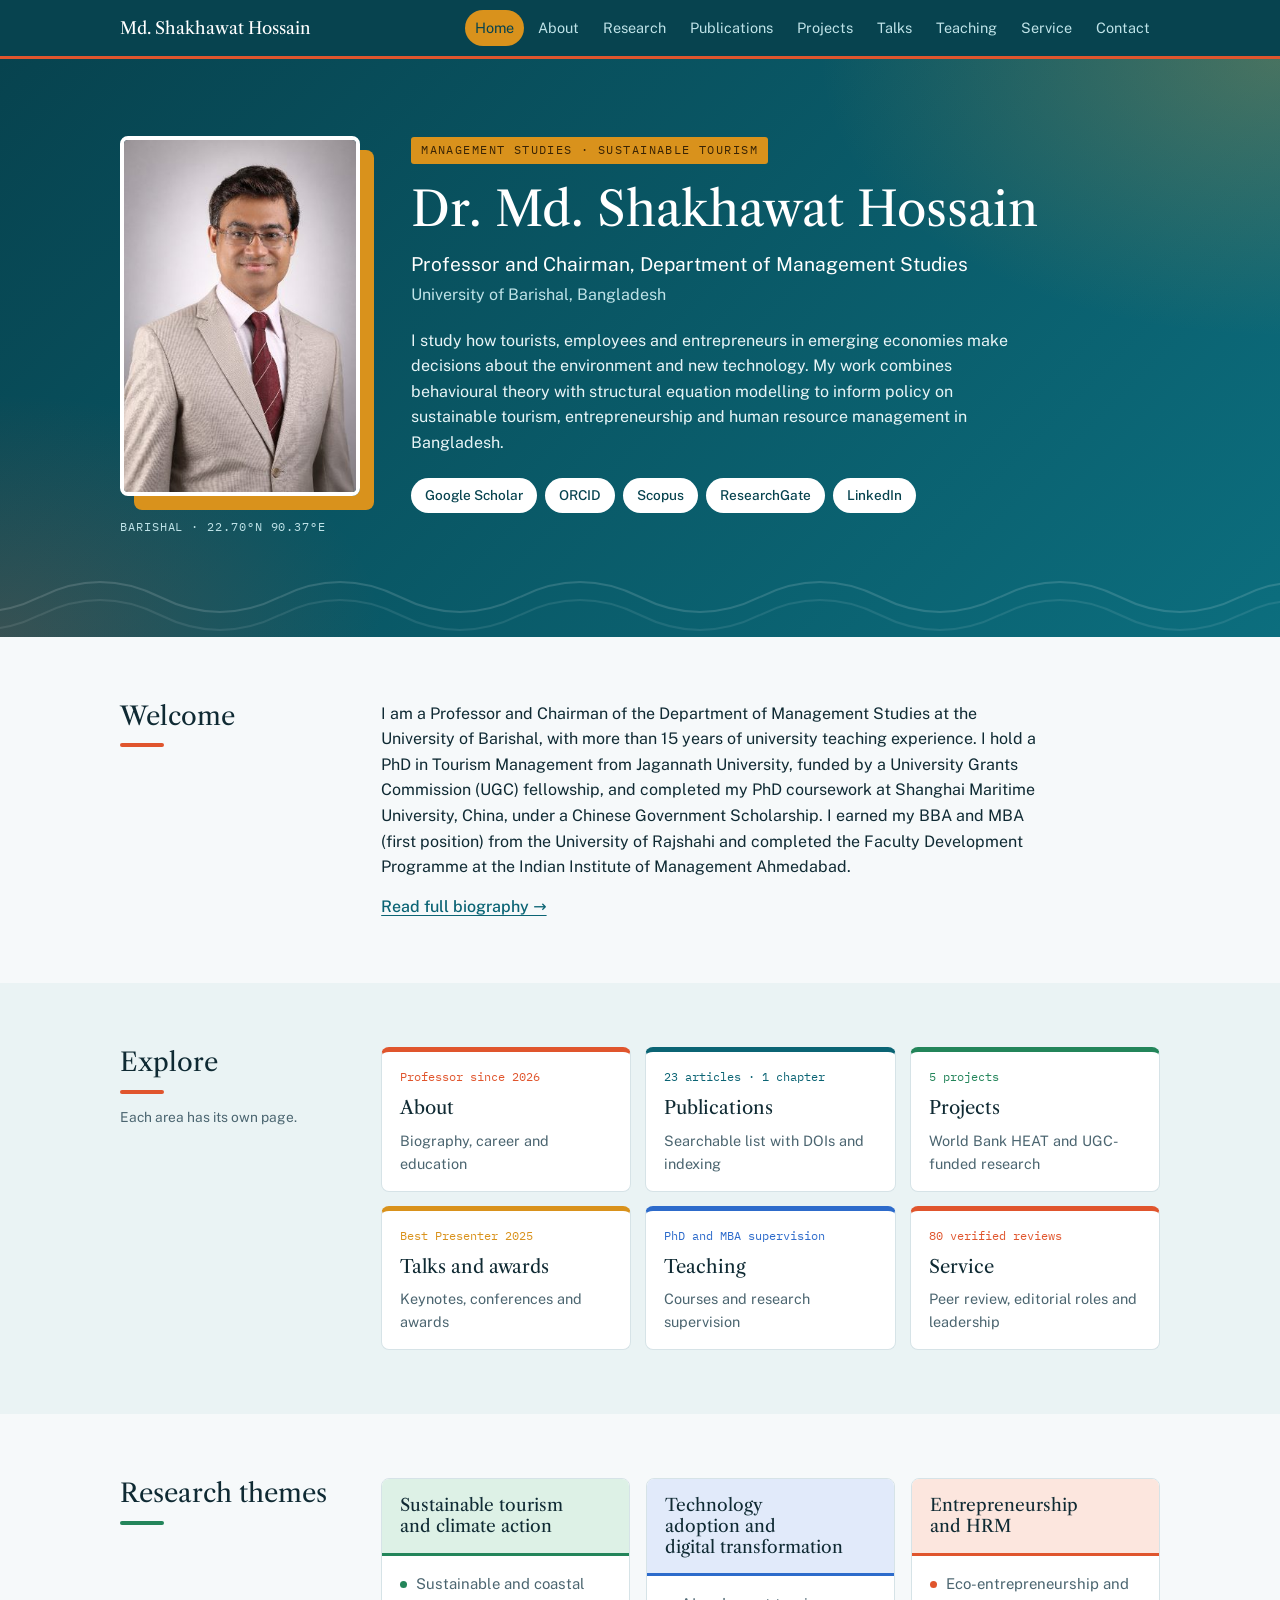
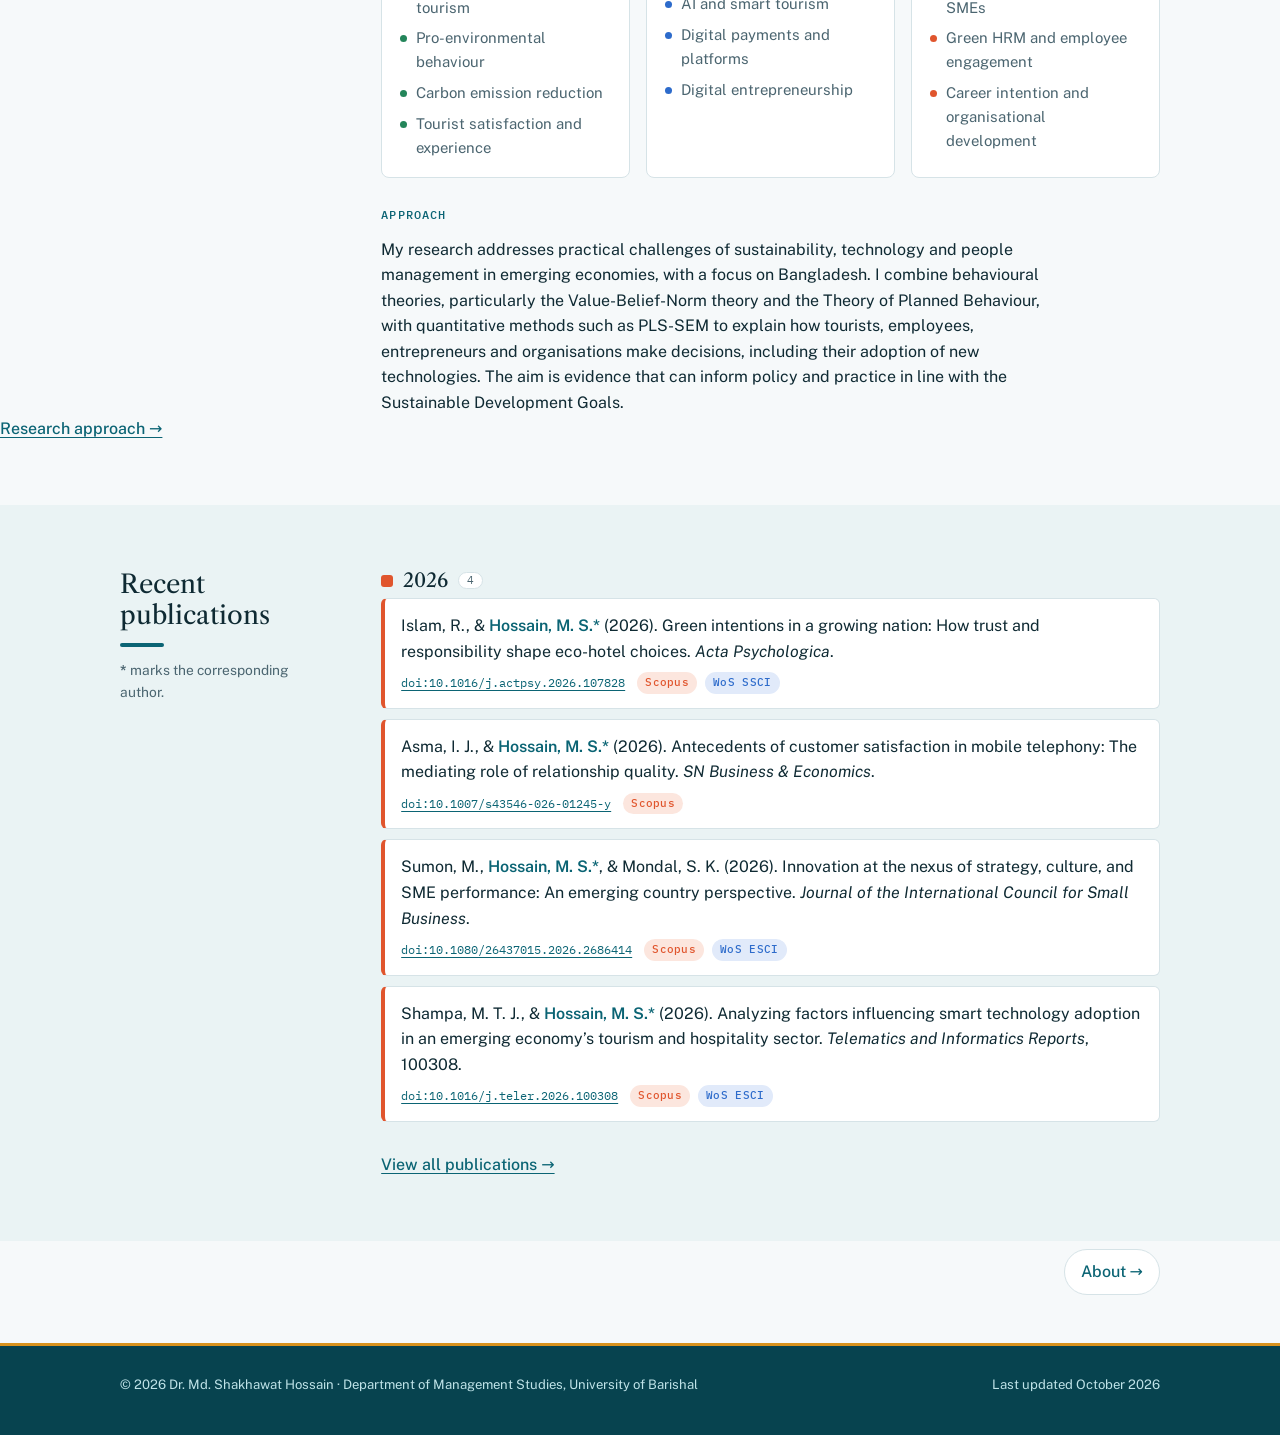
==== commit eb0322dd: "Add files via upload" ====
--- a/index.html
+++ b/index.html
@@ -30,13 +30,6 @@
         <h1>Dr. Md. Shakhawat Hossain</h1>
         <p class="role">Professor and Chairman, Department of Management Studies<span>University of Barishal, Bangladesh</span></p>
         <p class="lede">I study how tourists, employees and entrepreneurs in emerging economies make decisions about the environment and new technology. My work combines behavioural theory with structural equation modelling to inform policy on sustainable tourism, entrepreneurship and human resource management in Bangladesh.</p>
-        <div class="metrics" aria-label="Research metrics">
-          <div class="metric"><b>23</b><small>Journal articles</small></div>
-          <div class="metric"><b>514</b><small>Citations</small></div>
-          <div class="metric"><b>13</b><small>h-index</small></div>
-          <div class="metric"><b>80</b><small>Verified reviews</small></div>
-        </div>
-        <p class="metrics-note">Citations and h-index from Google Scholar; reviews verified on ORCID. October 2026.</p>
         <ul class="profiles">
           <li><a href="https://scholar.google.com/citations?user=TDLBQ2IAAAAJ&amp;hl=en" target="_blank" rel="noopener">Google Scholar</a></li>
           <li><a href="https://orcid.org/0000-0001-6627-4635" target="_blank" rel="noopener">ORCID</a></li>
